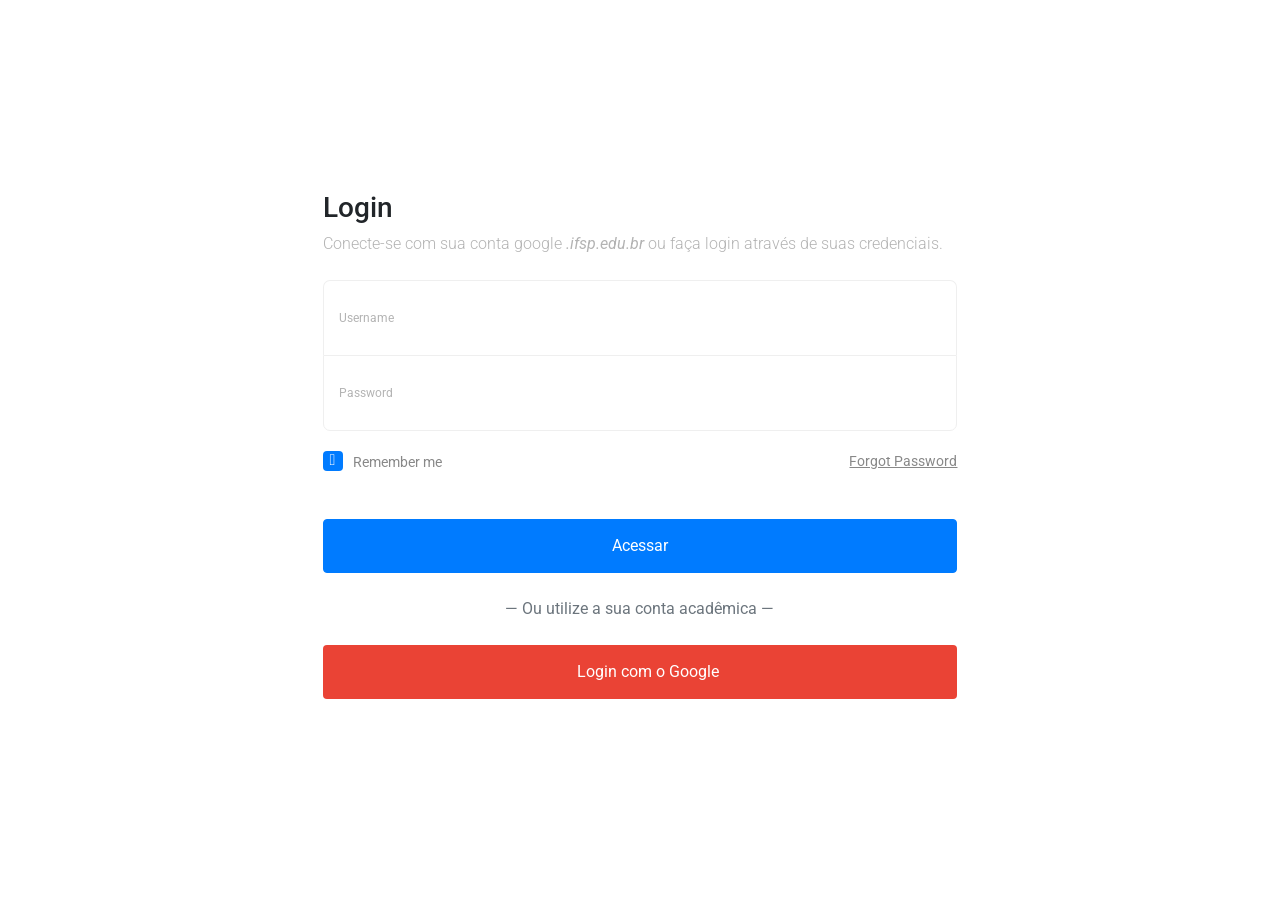
==== login-form-06/index.html @ 52f5798d "adicao design base" ====
<!doctype html>
<html lang="en">
  <head>
    <!-- Required meta tags -->
    <meta charset="utf-8">
    <meta name="viewport" content="width=device-width, initial-scale=1, shrink-to-fit=no">
    <link href="https://fonts.googleapis.com/css?family=Roboto:300,400&display=swap" rel="stylesheet">

    <link rel="stylesheet" href="fonts/icomoon/style.css">

    <link rel="stylesheet" href="css/owl.carousel.min.css">

    <!-- Bootstrap CSS -->
    <link rel="stylesheet" href="css/bootstrap.min.css">
    
    <!-- Style -->
    <link rel="stylesheet" href="css/style.css">

    <title>Login #6</title>
  </head>
  <body>
  

  <div class="d-lg-flex half">
    <div class="contents center">

      <div class="container">
        <div class="row align-items-center justify-content-center">
          <div class="col-md-7">
            <div class="mb-4">
              <h3>Login</h3>
              <p class="mb-4">Conecte-se com sua conta google <b><i>.ifsp.edu.br</i></b> ou faça login através de suas credenciais.</p>
            </div>
            <form action="#" method="post">
              <div class="form-group first">
                <label for="username">Username</label>
                <input type="text" class="form-control" id="username">

              </div>
              <div class="form-group last mb-3">
                <label for="password">Password</label>
                <input type="password" class="form-control" id="password">
                
              </div>
              
              <div class="d-flex mb-5 align-items-center">
                <label class="control control--checkbox mb-0"><span class="caption">Remember me</span>
                  <input type="checkbox" checked="checked"/>
                  <div class="control__indicator"></div>
                </label>
                <span class="ml-auto"><a href="#" class="forgot-pass">Forgot Password</a></span> 
              </div>

              <input type="submit" value="Acessar" class="btn btn-block btn-primary">

              <span class="d-block text-center my-4 text-muted">&mdash; Ou utilize a sua conta acadêmica &mdash;</span>
              
              <div class="social-login">
                <a href="#" class="google btn d-flex justify-content-center align-items-center">
                  <span class="icon-google mr-3"></span> Login com o Google
                </a>
              </div>
            </form>
          </div>
        </div>
      </div>
    </div>

    
  </div>
    
    

    <script src="js/jquery-3.3.1.min.js"></script>
    <script src="js/popper.min.js"></script>
    <script src="js/bootstrap.min.js"></script>
    <script src="js/main.js"></script>
  </body>
</html>
---- login-form-06/css/style.css ----
body {
  font-family: "Roboto", sans-serif;
  background-color: #fff; }

p {
  color: #b3b3b3;
  font-weight: 300; }

h1, h2, h3, h4, h5, h6,
.h1, .h2, .h3, .h4, .h5, .h6 {
  font-family: "Roboto", sans-serif; }

a {
  -webkit-transition: .3s all ease;
  -o-transition: .3s all ease;
  transition: .3s all ease; }
  a:hover {
    text-decoration: none !important; }

.content {
  padding: 7rem 0; }

h2 {
  font-size: 20px; }

.half, .half .container > .row {
  height: 100vh; }

@media (max-width: 991.98px) {
  .half .bg {
    height: 500px; } }

.half .contents, .half .bg {
  width: 100%; }
  @media (max-width: 1199.98px) {
    .half .contents, .half .bg {
      width: 100%; } }
  .half .contents .form-group, .half .bg .form-group {
    overflow: hidden;
    margin-bottom: 0;
    border: 1px solid #efefef;
    padding: 15px 15px;
    border-bottom: none;
    position: relative; }
    .half .contents .form-group label, .half .bg .form-group label {
      position: absolute;
      top: 50%;
      -webkit-transform: translateY(-50%);
      -ms-transform: translateY(-50%);
      transform: translateY(-50%);
      -webkit-transition: .3s all ease;
      -o-transition: .3s all ease;
      transition: .3s all ease; }
    .half .contents .form-group input:focus + label, .half .bg .form-group input:focus + label {
      margin-top: -20px; }
    .half .contents .form-group.first, .half .bg .form-group.first {
      border-top-left-radius: 7px;
      border-top-right-radius: 7px; }
    .half .contents .form-group.last, .half .bg .form-group.last {
      border-bottom: 1px solid #efefef;
      border-bottom-left-radius: 7px;
      border-bottom-right-radius: 7px; }
    .half .contents .form-group label, .half .bg .form-group label {
      font-size: 12px;
      display: block;
      margin-bottom: 0;
      color: #b3b3b3; }
    .half .contents .form-group.field--not-empty label, .half .bg .form-group.field--not-empty label {
      margin-top: -20px; }
  .half .contents .form-control, .half .bg .form-control {
    border: none;
    padding: 0;
    font-size: 20px;
    border-radius: 0; }
    .half .contents .form-control:active, .half .contents .form-control:focus, .half .bg .form-control:active, .half .bg .form-control:focus {
      outline: none;
      -webkit-box-shadow: none;
      box-shadow: none; }

.half .bg {
  background-size: cover;
  background-position: center; }

.half a {
  color: #888;
  text-decoration: underline; }

.half .btn {
  height: 54px;
  padding-left: 30px;
  padding-right: 30px; }

.half .forgot-pass {
  position: relative;
  top: 2px;
  font-size: 14px; }

.social-login a {
  display: block;
  text-decoration: none;
  display: block;
  position: relative;
  text-align: center;
  color: #fff;
  margin-bottom: 10px; }
  .social-login a:hover {
    color: #fff; }
  .social-login a.facebook {
    background: #3b5998; }
    .social-login a.facebook:hover {
      background: #344e86; }
  .social-login a.twitter {
    background: #1da1f2; }
    .social-login a.twitter:hover {
      background: #0d95e8; }
  .social-login a.google {
    background: #ea4335; }
    .social-login a.google:hover {
      background: #e82e1e; }

.control {
  display: block;
  position: relative;
  padding-left: 30px;
  margin-bottom: 15px;
  cursor: pointer;
  font-size: 14px; }
  .control .caption {
    position: relative;
    top: .2rem;
    color: #888; }

.control input {
  position: absolute;
  z-index: -1;
  opacity: 0; }

.control__indicator {
  position: absolute;
  top: 2px;
  left: 0;
  height: 20px;
  width: 20px;
  background: #e6e6e6;
  border-radius: 4px; }

.control--radio .control__indicator {
  border-radius: 50%; }

.control:hover input ~ .control__indicator,
.control input:focus ~ .control__indicator {
  background: #ccc; }

.control input:checked ~ .control__indicator {
  background: #007bff; }

.control:hover input:not([disabled]):checked ~ .control__indicator,
.control input:checked:focus ~ .control__indicator {
  background: #1a88ff; }

.control input:disabled ~ .control__indicator {
  background: #e6e6e6;
  opacity: 0.9;
  pointer-events: none; }

.control__indicator:after {
  font-family: 'icomoon';
  content: '\e5ca';
  position: absolute;
  display: none;
  font-size: 16px;
  -webkit-transition: .3s all ease;
  -o-transition: .3s all ease;
  transition: .3s all ease; }

.control input:checked ~ .control__indicator:after {
  display: block;
  color: #fff; }

.control--checkbox .control__indicator:after {
  top: 50%;
  left: 50%;
  margin-top: -1px;
  -webkit-transform: translate(-50%, -50%);
  -ms-transform: translate(-50%, -50%);
  transform: translate(-50%, -50%); }

.control--checkbox input:disabled ~ .control__indicator:after {
  border-color: #7b7b7b; }

.control--checkbox input:disabled:checked ~ .control__indicator {
  background-color: #7e0cf5;
  opacity: .2; }
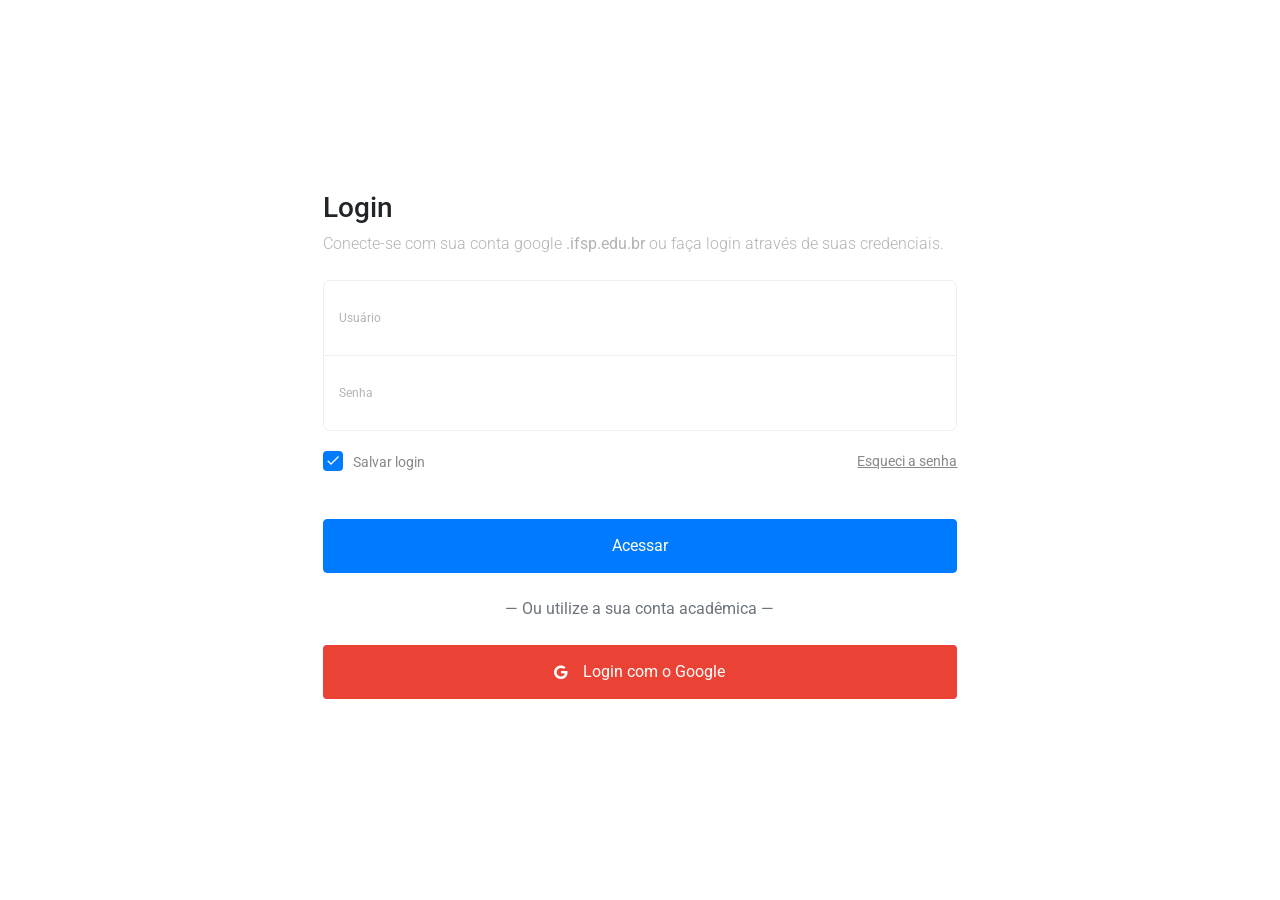
==== commit 27b3a149: "mais ajustes de diretório" ====
--- a/login-form-06/index.html
+++ b/login-form-06/index.html
@@ -1,54 +1,46 @@
 <!doctype html>
-<html lang="en">
+<html lang="pt-BR">
   <head>
-    <!-- Required meta tags -->
-    <meta charset="utf-8">
+    <meta charset="UTF-8">
     <meta name="viewport" content="width=device-width, initial-scale=1, shrink-to-fit=no">
+
     <link href="https://fonts.googleapis.com/css?family=Roboto:300,400&display=swap" rel="stylesheet">
-
     <link rel="stylesheet" href="fonts/icomoon/style.css">
-
     <link rel="stylesheet" href="css/owl.carousel.min.css">
-
-    <!-- Bootstrap CSS -->
     <link rel="stylesheet" href="css/bootstrap.min.css">
-    
-    <!-- Style -->
     <link rel="stylesheet" href="css/style.css">
 
-    <title>Login #6</title>
+    <title>Login</title>
   </head>
   <body>
   
-
   <div class="d-lg-flex half">
     <div class="contents center">
-
       <div class="container">
         <div class="row align-items-center justify-content-center">
           <div class="col-md-7">
             <div class="mb-4">
               <h3>Login</h3>
-              <p class="mb-4">Conecte-se com sua conta google <b><i>.ifsp.edu.br</i></b> ou faça login através de suas credenciais.</p>
+              <p class="mb-4">Conecte-se com sua conta google <b>.ifsp.edu.br</b>  ou faça login através de suas credenciais.</p>
             </div>
             <form action="#" method="post">
               <div class="form-group first">
-                <label for="username">Username</label>
+                <label for="username">Usuário</label>
                 <input type="text" class="form-control" id="username">
 
               </div>
               <div class="form-group last mb-3">
-                <label for="password">Password</label>
+                <label for="password">Senha</label>
                 <input type="password" class="form-control" id="password">
                 
               </div>
               
               <div class="d-flex mb-5 align-items-center">
-                <label class="control control--checkbox mb-0"><span class="caption">Remember me</span>
+                <label class="control control--checkbox mb-0"><span class="caption">Salvar login</span>
                   <input type="checkbox" checked="checked"/>
                   <div class="control__indicator"></div>
                 </label>
-                <span class="ml-auto"><a href="#" class="forgot-pass">Forgot Password</a></span> 
+                <span class="ml-auto"><a href="#" class="forgot-pass">Esqueci a senha</a></span> 
               </div>
 
               <input type="submit" value="Acessar" class="btn btn-block btn-primary">
@@ -64,13 +56,9 @@
           </div>
         </div>
       </div>
-    </div>
-
-    
+    </div> 
   </div>
     
-    
-
     <script src="js/jquery-3.3.1.min.js"></script>
     <script src="js/popper.min.js"></script>
     <script src="js/bootstrap.min.js"></script>
--- a/login-form-06/fonts/icomoon/style.css
+++ b/login-form-06/fonts/icomoon/style.css
@@ -0,0 +1,4919 @@
+@font-face {
+  font-family: 'icomoon';
+  src:  url('fonts/icomoon.eot?10si43');
+  src:  url('fonts/icomoon.eot?10si43#iefix') format('embedded-opentype'),
+    url('fonts/icomoon.ttf?10si43') format('truetype'),
+    url('fonts/icomoon.woff?10si43') format('woff'),
+    url('fonts/icomoon.svg?10si43#icomoon') format('svg');
+  font-weight: normal;
+  font-style: normal;
+}
+
+[class^="icon-"], [class*=" icon-"] {
+  /* use !important to prevent issues with browser extensions that change fonts */
+  font-family: 'icomoon' !important;
+  speak: none;
+  font-style: normal;
+  font-weight: normal;
+  font-variant: normal;
+  text-transform: none;
+  line-height: 1;
+
+  /* Better Font Rendering =========== */
+  -webkit-font-smoothing: antialiased;
+  -moz-osx-font-smoothing: grayscale;
+}
+
+.icon-asterisk:before {
+  content: "\f069";
+}
+.icon-plus:before {
+  content: "\f067";
+}
+.icon-question:before {
+  content: "\f128";
+}
+.icon-minus:before {
+  content: "\f068";
+}
+.icon-glass:before {
+  content: "\f000";
+}
+.icon-music:before {
+  content: "\f001";
+}
+.icon-search:before {
+  content: "\f002";
+}
+.icon-envelope-o:before {
+  content: "\f003";
+}
+.icon-heart:before {
+  content: "\f004";
+}
+.icon-star:before {
+  content: "\f005";
+}
+.icon-star-o:before {
+  content: "\f006";
+}
+.icon-user:before {
+  content: "\f007";
+}
+.icon-film:before {
+  content: "\f008";
+}
+.icon-th-large:before {
+  content: "\f009";
+}
+.icon-th:before {
+  content: "\f00a";
+}
+.icon-th-list:before {
+  content: "\f00b";
+}
+.icon-check:before {
+  content: "\f00c";
+}
+.icon-close:before {
+  content: "\f00d";
+}
+.icon-remove:before {
+  content: "\f00d";
+}
+.icon-times:before {
+  content: "\f00d";
+}
+.icon-search-plus:before {
+  content: "\f00e";
+}
+.icon-search-minus:before {
+  content: "\f010";
+}
+.icon-power-off:before {
+  content: "\f011";
+}
+.icon-signal:before {
+  content: "\f012";
+}
+.icon-cog:before {
+  content: "\f013";
+}
+.icon-gear:before {
+  content: "\f013";
+}
+.icon-trash-o:before {
+  content: "\f014";
+}
+.icon-home:before {
+  content: "\f015";
+}
+.icon-file-o:before {
+  content: "\f016";
+}
+.icon-clock-o:before {
+  content: "\f017";
+}
+.icon-road:before {
+  content: "\f018";
+}
+.icon-download:before {
+  content: "\f019";
+}
+.icon-arrow-circle-o-down:before {
+  content: "\f01a";
+}
+.icon-arrow-circle-o-up:before {
+  content: "\f01b";
+}
+.icon-inbox:before {
+  content: "\f01c";
+}
+.icon-play-circle-o:before {
+  content: "\f01d";
+}
+.icon-repeat:before {
+  content: "\f01e";
+}
+.icon-rotate-right:before {
+  content: "\f01e";
+}
+.icon-refresh:before {
+  content: "\f021";
+}
+.icon-list-alt:before {
+  content: "\f022";
+}
+.icon-lock:before {
+  content: "\f023";
+}
+.icon-flag:before {
+  content: "\f024";
+}
+.icon-headphones:before {
+  content: "\f025";
+}
+.icon-volume-off:before {
+  content: "\f026";
+}
+.icon-volume-down:before {
+  content: "\f027";
+}
+.icon-volume-up:before {
+  content: "\f028";
+}
+.icon-qrcode:before {
+  content: "\f029";
+}
+.icon-barcode:before {
+  content: "\f02a";
+}
+.icon-tag:before {
+  content: "\f02b";
+}
+.icon-tags:before {
+  content: "\f02c";
+}
+.icon-book:before {
+  content: "\f02d";
+}
+.icon-bookmark:before {
+  content: "\f02e";
+}
+.icon-print:before {
+  content: "\f02f";
+}
+.icon-camera:before {
+  content: "\f030";
+}
+.icon-font:before {
+  content: "\f031";
+}
+.icon-bold:before {
+  content: "\f032";
+}
+.icon-italic:before {
+  content: "\f033";
+}
+.icon-text-height:before {
+  content: "\f034";
+}
+.icon-text-width:before {
+  content: "\f035";
+}
+.icon-align-left:before {
+  content: "\f036";
+}
+.icon-align-center:before {
+  content: "\f037";
+}
+.icon-align-right:before {
+  content: "\f038";
+}
+.icon-align-justify:before {
+  content: "\f039";
+}
+.icon-list:before {
+  content: "\f03a";
+}
+.icon-dedent:before {
+  content: "\f03b";
+}
+.icon-outdent:before {
+  content: "\f03b";
+}
+.icon-indent:before {
+  content: "\f03c";
+}
+.icon-video-camera:before {
+  content: "\f03d";
+}
+.icon-image:before {
+  content: "\f03e";
+}
+.icon-photo:before {
+  content: "\f03e";
+}
+.icon-picture-o:before {
+  content: "\f03e";
+}
+.icon-pencil:before {
+  content: "\f040";
+}
+.icon-map-marker:before {
+  content: "\f041";
+}
+.icon-adjust:before {
+  content: "\f042";
+}
+.icon-tint:before {
+  content: "\f043";
+}
+.icon-edit:before {
+  content: "\f044";
+}
+.icon-pencil-square-o:before {
+  content: "\f044";
+}
+.icon-share-square-o:before {
+  content: "\f045";
+}
+.icon-check-square-o:before {
+  content: "\f046";
+}
+.icon-arrows:before {
+  content: "\f047";
+}
+.icon-step-backward:before {
+  content: "\f048";
+}
+.icon-fast-backward:before {
+  content: "\f049";
+}
+.icon-backward:before {
+  content: "\f04a";
+}
+.icon-play:before {
+  content: "\f04b";
+}
+.icon-pause:before {
+  content: "\f04c";
+}
+.icon-stop:before {
+  content: "\f04d";
+}
+.icon-forward:before {
+  content: "\f04e";
+}
+.icon-fast-forward:before {
+  content: "\f050";
+}
+.icon-step-forward:before {
+  content: "\f051";
+}
+.icon-eject:before {
+  content: "\f052";
+}
+.icon-chevron-left:before {
+  content: "\f053";
+}
+.icon-chevron-right:before {
+  content: "\f054";
+}
+.icon-plus-circle:before {
+  content: "\f055";
+}
+.icon-minus-circle:before {
+  content: "\f056";
+}
+.icon-times-circle:before {
+  content: "\f057";
+}
+.icon-check-circle:before {
+  content: "\f058";
+}
+.icon-question-circle:before {
+  content: "\f059";
+}
+.icon-info-circle:before {
+  content: "\f05a";
+}
+.icon-crosshairs:before {
+  content: "\f05b";
+}
+.icon-times-circle-o:before {
+  content: "\f05c";
+}
+.icon-check-circle-o:before {
+  content: "\f05d";
+}
+.icon-ban:before {
+  content: "\f05e";
+}
+.icon-arrow-left:before {
+  content: "\f060";
+}
+.icon-arrow-right:before {
+  content: "\f061";
+}
+.icon-arrow-up:before {
+  content: "\f062";
+}
+.icon-arrow-down:before {
+  content: "\f063";
+}
+.icon-mail-forward:before {
+  content: "\f064";
+}
+.icon-share:before {
+  content: "\f064";
+}
+.icon-expand:before {
+  content: "\f065";
+}
+.icon-compress:before {
+  content: "\f066";
+}
+.icon-exclamation-circle:before {
+  content: "\f06a";
+}
+.icon-gift:before {
+  content: "\f06b";
+}
+.icon-leaf:before {
+  content: "\f06c";
+}
+.icon-fire:before {
+  content: "\f06d";
+}
+.icon-eye:before {
+  content: "\f06e";
+}
+.icon-eye-slash:before {
+  content: "\f070";
+}
+.icon-exclamation-triangle:before {
+  content: "\f071";
+}
+.icon-warning:before {
+  content: "\f071";
+}
+.icon-plane:before {
+  content: "\f072";
+}
+.icon-calendar:before {
+  content: "\f073";
+}
+.icon-random:before {
+  content: "\f074";
+}
+.icon-comment:before {
+  content: "\f075";
+}
+.icon-magnet:before {
+  content: "\f076";
+}
+.icon-chevron-up:before {
+  content: "\f077";
+}
+.icon-chevron-down:before {
+  content: "\f078";
+}
+.icon-retweet:before {
+  content: "\f079";
+}
+.icon-shopping-cart:before {
+  content: "\f07a";
+}
+.icon-folder:before {
+  content: "\f07b";
+}
+.icon-folder-open:before {
+  content: "\f07c";
+}
+.icon-arrows-v:before {
+  content: "\f07d";
+}
+.icon-arrows-h:before {
+  content: "\f07e";
+}
+.icon-bar-chart:before {
+  content: "\f080";
+}
+.icon-bar-chart-o:before {
+  content: "\f080";
+}
+.icon-twitter-square:before {
+  content: "\f081";
+}
+.icon-facebook-square:before {
+  content: "\f082";
+}
+.icon-camera-retro:before {
+  content: "\f083";
+}
+.icon-key:before {
+  content: "\f084";
+}
+.icon-cogs:before {
+  content: "\f085";
+}
+.icon-gears:before {
+  content: "\f085";
+}
+.icon-comments:before {
+  content: "\f086";
+}
+.icon-thumbs-o-up:before {
+  content: "\f087";
+}
+.icon-thumbs-o-down:before {
+  content: "\f088";
+}
+.icon-star-half:before {
+  content: "\f089";
+}
+.icon-heart-o:before {
+  content: "\f08a";
+}
+.icon-sign-out:before {
+  content: "\f08b";
+}
+.icon-linkedin-square:before {
+  content: "\f08c";
+}
+.icon-thumb-tack:before {
+  content: "\f08d";
+}
+.icon-external-link:before {
+  content: "\f08e";
+}
+.icon-sign-in:before {
+  content: "\f090";
+}
+.icon-trophy:before {
+  content: "\f091";
+}
+.icon-github-square:before {
+  content: "\f092";
+}
+.icon-upload:before {
+  content: "\f093";
+}
+.icon-lemon-o:before {
+  content: "\f094";
+}
+.icon-phone:before {
+  content: "\f095";
+}
+.icon-square-o:before {
+  content: "\f096";
+}
+.icon-bookmark-o:before {
+  content: "\f097";
+}
+.icon-phone-square:before {
+  content: "\f098";
+}
+.icon-twitter:before {
+  content: "\f099";
+}
+.icon-facebook:before {
+  content: "\f09a";
+}
+.icon-facebook-f:before {
+  content: "\f09a";
+}
+.icon-github:before {
+  content: "\f09b";
+}
+.icon-unlock:before {
+  content: "\f09c";
+}
+.icon-credit-card:before {
+  content: "\f09d";
+}
+.icon-feed:before {
+  content: "\f09e";
+}
+.icon-rss:before {
+  content: "\f09e";
+}
+.icon-hdd-o:before {
+  content: "\f0a0";
+}
+.icon-bullhorn:before {
+  content: "\f0a1";
+}
+.icon-bell-o:before {
+  content: "\f0a2";
+}
+.icon-certificate:before {
+  content: "\f0a3";
+}
+.icon-hand-o-right:before {
+  content: "\f0a4";
+}
+.icon-hand-o-left:before {
+  content: "\f0a5";
+}
+.icon-hand-o-up:before {
+  content: "\f0a6";
+}
+.icon-hand-o-down:before {
+  content: "\f0a7";
+}
+.icon-arrow-circle-left:before {
+  content: "\f0a8";
+}
+.icon-arrow-circle-right:before {
+  content: "\f0a9";
+}
+.icon-arrow-circle-up:before {
+  content: "\f0aa";
+}
+.icon-arrow-circle-down:before {
+  content: "\f0ab";
+}
+.icon-globe:before {
+  content: "\f0ac";
+}
+.icon-wrench:before {
+  content: "\f0ad";
+}
+.icon-tasks:before {
+  content: "\f0ae";
+}
+.icon-filter:before {
+  content: "\f0b0";
+}
+.icon-briefcase:before {
+  content: "\f0b1";
+}
+.icon-arrows-alt:before {
+  content: "\f0b2";
+}
+.icon-group:before {
+  content: "\f0c0";
+}
+.icon-users:before {
+  content: "\f0c0";
+}
+.icon-chain:before {
+  content: "\f0c1";
+}
+.icon-link:before {
+  content: "\f0c1";
+}
+.icon-cloud:before {
+  content: "\f0c2";
+}
+.icon-flask:before {
+  content: "\f0c3";
+}
+.icon-cut:before {
+  content: "\f0c4";
+}
+.icon-scissors:before {
+  content: "\f0c4";
+}
+.icon-copy:before {
+  content: "\f0c5";
+}
+.icon-files-o:before {
+  content: "\f0c5";
+}
+.icon-paperclip:before {
+  content: "\f0c6";
+}
+.icon-floppy-o:before {
+  content: "\f0c7";
+}
+.icon-save:before {
+  content: "\f0c7";
+}
+.icon-square:before {
+  content: "\f0c8";
+}
+.icon-bars:before {
+  content: "\f0c9";
+}
+.icon-navicon:before {
+  content: "\f0c9";
+}
+.icon-reorder:before {
+  content: "\f0c9";
+}
+.icon-list-ul:before {
+  content: "\f0ca";
+}
+.icon-list-ol:before {
+  content: "\f0cb";
+}
+.icon-strikethrough:before {
+  content: "\f0cc";
+}
+.icon-underline:before {
+  content: "\f0cd";
+}
+.icon-table:before {
+  content: "\f0ce";
+}
+.icon-magic:before {
+  content: "\f0d0";
+}
+.icon-truck:before {
+  content: "\f0d1";
+}
+.icon-pinterest:before {
+  content: "\f0d2";
+}
+.icon-pinterest-square:before {
+  content: "\f0d3";
+}
+.icon-google-plus-square:before {
+  content: "\f0d4";
+}
+.icon-google-plus:before {
+  content: "\f0d5";
+}
+.icon-money:before {
+  content: "\f0d6";
+}
+.icon-caret-down:before {
+  content: "\f0d7";
+}
+.icon-caret-up:before {
+  content: "\f0d8";
+}
+.icon-caret-left:before {
+  content: "\f0d9";
+}
+.icon-caret-right:before {
+  content: "\f0da";
+}
+.icon-columns:before {
+  content: "\f0db";
+}
+.icon-sort:before {
+  content: "\f0dc";
+}
+.icon-unsorted:before {
+  content: "\f0dc";
+}
+.icon-sort-desc:before {
+  content: "\f0dd";
+}
+.icon-sort-down:before {
+  content: "\f0dd";
+}
+.icon-sort-asc:before {
+  content: "\f0de";
+}
+.icon-sort-up:before {
+  content: "\f0de";
+}
+.icon-envelope:before {
+  content: "\f0e0";
+}
+.icon-linkedin:before {
+  content: "\f0e1";
+}
+.icon-rotate-left:before {
+  content: "\f0e2";
+}
+.icon-undo:before {
+  content: "\f0e2";
+}
+.icon-gavel:before {
+  content: "\f0e3";
+}
+.icon-legal:before {
+  content: "\f0e3";
+}
+.icon-dashboard:before {
+  content: "\f0e4";
+}
+.icon-tachometer:before {
+  content: "\f0e4";
+}
+.icon-comment-o:before {
+  content: "\f0e5";
+}
+.icon-comments-o:before {
+  content: "\f0e6";
+}
+.icon-bolt:before {
+  content: "\f0e7";
+}
+.icon-flash:before {
+  content: "\f0e7";
+}
+.icon-sitemap:before {
+  content: "\f0e8";
+}
+.icon-umbrella:before {
+  content: "\f0e9";
+}
+.icon-clipboard:before {
+  content: "\f0ea";
+}
+.icon-paste:before {
+  content: "\f0ea";
+}
+.icon-lightbulb-o:before {
+  content: "\f0eb";
+}
+.icon-exchange:before {
+  content: "\f0ec";
+}
+.icon-cloud-download:before {
+  content: "\f0ed";
+}
+.icon-cloud-upload:before {
+  content: "\f0ee";
+}
+.icon-user-md:before {
+  content: "\f0f0";
+}
+.icon-stethoscope:before {
+  content: "\f0f1";
+}
+.icon-suitcase:before {
+  content: "\f0f2";
+}
+.icon-bell:before {
+  content: "\f0f3";
+}
+.icon-coffee:before {
+  content: "\f0f4";
+}
+.icon-cutlery:before {
+  content: "\f0f5";
+}
+.icon-file-text-o:before {
+  content: "\f0f6";
+}
+.icon-building-o:before {
+  content: "\f0f7";
+}
+.icon-hospital-o:before {
+  content: "\f0f8";
+}
+.icon-ambulance:before {
+  content: "\f0f9";
+}
+.icon-medkit:before {
+  content: "\f0fa";
+}
+.icon-fighter-jet:before {
+  content: "\f0fb";
+}
+.icon-beer:before {
+  content: "\f0fc";
+}
+.icon-h-square:before {
+  content: "\f0fd";
+}
+.icon-plus-square:before {
+  content: "\f0fe";
+}
+.icon-angle-double-left:before {
+  content: "\f100";
+}
+.icon-angle-double-right:before {
+  content: "\f101";
+}
+.icon-angle-double-up:before {
+  content: "\f102";
+}
+.icon-angle-double-down:before {
+  content: "\f103";
+}
+.icon-angle-left:before {
+  content: "\f104";
+}
+.icon-angle-right:before {
+  content: "\f105";
+}
+.icon-angle-up:before {
+  content: "\f106";
+}
+.icon-angle-down:before {
+  content: "\f107";
+}
+.icon-desktop:before {
+  content: "\f108";
+}
+.icon-laptop:before {
+  content: "\f109";
+}
+.icon-tablet:before {
+  content: "\f10a";
+}
+.icon-mobile:before {
+  content: "\f10b";
+}
+.icon-mobile-phone:before {
+  content: "\f10b";
+}
+.icon-circle-o:before {
+  content: "\f10c";
+}
+.icon-quote-left:before {
+  content: "\f10d";
+}
+.icon-quote-right:before {
+  content: "\f10e";
+}
+.icon-spinner:before {
+  content: "\f110";
+}
+.icon-circle:before {
+  content: "\f111";
+}
+.icon-mail-reply:before {
+  content: "\f112";
+}
+.icon-reply:before {
+  content: "\f112";
+}
+.icon-github-alt:before {
+  content: "\f113";
+}
+.icon-folder-o:before {
+  content: "\f114";
+}
+.icon-folder-open-o:before {
+  content: "\f115";
+}
+.icon-smile-o:before {
+  content: "\f118";
+}
+.icon-frown-o:before {
+  content: "\f119";
+}
+.icon-meh-o:before {
+  content: "\f11a";
+}
+.icon-gamepad:before {
+  content: "\f11b";
+}
+.icon-keyboard-o:before {
+  content: "\f11c";
+}
+.icon-flag-o:before {
+  content: "\f11d";
+}
+.icon-flag-checkered:before {
+  content: "\f11e";
+}
+.icon-terminal:before {
+  content: "\f120";
+}
+.icon-code:before {
+  content: "\f121";
+}
+.icon-mail-reply-all:before {
+  content: "\f122";
+}
+.icon-reply-all:before {
+  content: "\f122";
+}
+.icon-star-half-empty:before {
+  content: "\f123";
+}
+.icon-star-half-full:before {
+  content: "\f123";
+}
+.icon-star-half-o:before {
+  content: "\f123";
+}
+.icon-location-arrow:before {
+  content: "\f124";
+}
+.icon-crop:before {
+  content: "\f125";
+}
+.icon-code-fork:before {
+  content: "\f126";
+}
+.icon-chain-broken:before {
+  content: "\f127";
+}
+.icon-unlink:before {
+  content: "\f127";
+}
+.icon-info:before {
+  content: "\f129";
+}
+.icon-exclamation:before {
+  content: "\f12a";
+}
+.icon-superscript:before {
+  content: "\f12b";
+}
+.icon-subscript:before {
+  content: "\f12c";
+}
+.icon-eraser:before {
+  content: "\f12d";
+}
+.icon-puzzle-piece:before {
+  content: "\f12e";
+}
+.icon-microphone:before {
+  content: "\f130";
+}
+.icon-microphone-slash:before {
+  content: "\f131";
+}
+.icon-shield:before {
+  content: "\f132";
+}
+.icon-calendar-o:before {
+  content: "\f133";
+}
+.icon-fire-extinguisher:before {
+  content: "\f134";
+}
+.icon-rocket:before {
+  content: "\f135";
+}
+.icon-maxcdn:before {
+  content: "\f136";
+}
+.icon-chevron-circle-left:before {
+  content: "\f137";
+}
+.icon-chevron-circle-right:before {
+  content: "\f138";
+}
+.icon-chevron-circle-up:before {
+  content: "\f139";
+}
+.icon-chevron-circle-down:before {
+  content: "\f13a";
+}
+.icon-html5:before {
+  content: "\f13b";
+}
+.icon-css3:before {
+  content: "\f13c";
+}
+.icon-anchor:before {
+  content: "\f13d";
+}
+.icon-unlock-alt:before {
+  content: "\f13e";
+}
+.icon-bullseye:before {
+  content: "\f140";
+}
+.icon-ellipsis-h:before {
+  content: "\f141";
+}
+.icon-ellipsis-v:before {
+  content: "\f142";
+}
+.icon-rss-square:before {
+  content: "\f143";
+}
+.icon-play-circle:before {
+  content: "\f144";
+}
+.icon-ticket:before {
+  content: "\f145";
+}
+.icon-minus-square:before {
+  content: "\f146";
+}
+.icon-minus-square-o:before {
+  content: "\f147";
+}
+.icon-level-up:before {
+  content: "\f148";
+}
+.icon-level-down:before {
+  content: "\f149";
+}
+.icon-check-square:before {
+  content: "\f14a";
+}
+.icon-pencil-square:before {
+  content: "\f14b";
+}
+.icon-external-link-square:before {
+  content: "\f14c";
+}
+.icon-share-square:before {
+  content: "\f14d";
+}
+.icon-compass:before {
+  content: "\f14e";
+}
+.icon-caret-square-o-down:before {
+  content: "\f150";
+}
+.icon-toggle-down:before {
+  content: "\f150";
+}
+.icon-caret-square-o-up:before {
+  content: "\f151";
+}
+.icon-toggle-up:before {
+  content: "\f151";
+}
+.icon-caret-square-o-right:before {
+  content: "\f152";
+}
+.icon-toggle-right:before {
+  content: "\f152";
+}
+.icon-eur:before {
+  content: "\f153";
+}
+.icon-euro:before {
+  content: "\f153";
+}
+.icon-gbp:before {
+  content: "\f154";
+}
+.icon-dollar:before {
+  content: "\f155";
+}
+.icon-usd:before {
+  content: "\f155";
+}
+.icon-inr:before {
+  content: "\f156";
+}
+.icon-rupee:before {
+  content: "\f156";
+}
+.icon-cny:before {
+  content: "\f157";
+}
+.icon-jpy:before {
+  content: "\f157";
+}
+.icon-rmb:before {
+  content: "\f157";
+}
+.icon-yen:before {
+  content: "\f157";
+}
+.icon-rouble:before {
+  content: "\f158";
+}
+.icon-rub:before {
+  content: "\f158";
+}
+.icon-ruble:before {
+  content: "\f158";
+}
+.icon-krw:before {
+  content: "\f159";
+}
+.icon-won:before {
+  content: "\f159";
+}
+.icon-bitcoin:before {
+  content: "\f15a";
+}
+.icon-btc:before {
+  content: "\f15a";
+}
+.icon-file:before {
+  content: "\f15b";
+}
+.icon-file-text:before {
+  content: "\f15c";
+}
+.icon-sort-alpha-asc:before {
+  content: "\f15d";
+}
+.icon-sort-alpha-desc:before {
+  content: "\f15e";
+}
+.icon-sort-amount-asc:before {
+  content: "\f160";
+}
+.icon-sort-amount-desc:before {
+  content: "\f161";
+}
+.icon-sort-numeric-asc:before {
+  content: "\f162";
+}
+.icon-sort-numeric-desc:before {
+  content: "\f163";
+}
+.icon-thumbs-up:before {
+  content: "\f164";
+}
+.icon-thumbs-down:before {
+  content: "\f165";
+}
+.icon-youtube-square:before {
+  content: "\f166";
+}
+.icon-youtube:before {
+  content: "\f167";
+}
+.icon-xing:before {
+  content: "\f168";
+}
+.icon-xing-square:before {
+  content: "\f169";
+}
+.icon-youtube-play:before {
+  content: "\f16a";
+}
+.icon-dropbox:before {
+  content: "\f16b";
+}
+.icon-stack-overflow:before {
+  content: "\f16c";
+}
+.icon-instagram:before {
+  content: "\f16d";
+}
+.icon-flickr:before {
+  content: "\f16e";
+}
+.icon-adn:before {
+  content: "\f170";
+}
+.icon-bitbucket:before {
+  content: "\f171";
+}
+.icon-bitbucket-square:before {
+  content: "\f172";
+}
+.icon-tumblr:before {
+  content: "\f173";
+}
+.icon-tumblr-square:before {
+  content: "\f174";
+}
+.icon-long-arrow-down:before {
+  content: "\f175";
+}
+.icon-long-arrow-up:before {
+  content: "\f176";
+}
+.icon-long-arrow-left:before {
+  content: "\f177";
+}
+.icon-long-arrow-right:before {
+  content: "\f178";
+}
+.icon-apple:before {
+  content: "\f179";
+}
+.icon-windows:before {
+  content: "\f17a";
+}
+.icon-android:before {
+  content: "\f17b";
+}
+.icon-linux:before {
+  content: "\f17c";
+}
+.icon-dribbble:before {
+  content: "\f17d";
+}
+.icon-skype:before {
+  content: "\f17e";
+}
+.icon-foursquare:before {
+  content: "\f180";
+}
+.icon-trello:before {
+  content: "\f181";
+}
+.icon-female:before {
+  content: "\f182";
+}
+.icon-male:before {
+  content: "\f183";
+}
+.icon-gittip:before {
+  content: "\f184";
+}
+.icon-gratipay:before {
+  content: "\f184";
+}
+.icon-sun-o:before {
+  content: "\f185";
+}
+.icon-moon-o:before {
+  content: "\f186";
+}
+.icon-archive:before {
+  content: "\f187";
+}
+.icon-bug:before {
+  content: "\f188";
+}
+.icon-vk:before {
+  content: "\f189";
+}
+.icon-weibo:before {
+  content: "\f18a";
+}
+.icon-renren:before {
+  content: "\f18b";
+}
+.icon-pagelines:before {
+  content: "\f18c";
+}
+.icon-stack-exchange:before {
+  content: "\f18d";
+}
+.icon-arrow-circle-o-right:before {
+  content: "\f18e";
+}
+.icon-arrow-circle-o-left:before {
+  content: "\f190";
+}
+.icon-caret-square-o-left:before {
+  content: "\f191";
+}
+.icon-toggle-left:before {
+  content: "\f191";
+}
+.icon-dot-circle-o:before {
+  content: "\f192";
+}
+.icon-wheelchair:before {
+  content: "\f193";
+}
+.icon-vimeo-square:before {
+  content: "\f194";
+}
+.icon-try:before {
+  content: "\f195";
+}
+.icon-turkish-lira:before {
+  content: "\f195";
+}
+.icon-plus-square-o:before {
+  content: "\f196";
+}
+.icon-space-shuttle:before {
+  content: "\f197";
+}
+.icon-slack:before {
+  content: "\f198";
+}
+.icon-envelope-square:before {
+  content: "\f199";
+}
+.icon-wordpress:before {
+  content: "\f19a";
+}
+.icon-openid:before {
+  content: "\f19b";
+}
+.icon-bank:before {
+  content: "\f19c";
+}
+.icon-institution:before {
+  content: "\f19c";
+}
+.icon-university:before {
+  content: "\f19c";
+}
+.icon-graduation-cap:before {
+  content: "\f19d";
+}
+.icon-mortar-board:before {
+  content: "\f19d";
+}
+.icon-yahoo:before {
+  content: "\f19e";
+}
+.icon-google:before {
+  content: "\f1a0";
+}
+.icon-reddit:before {
+  content: "\f1a1";
+}
+.icon-reddit-square:before {
+  content: "\f1a2";
+}
+.icon-stumbleupon-circle:before {
+  content: "\f1a3";
+}
+.icon-stumbleupon:before {
+  content: "\f1a4";
+}
+.icon-delicious:before {
+  content: "\f1a5";
+}
+.icon-digg:before {
+  content: "\f1a6";
+}
+.icon-pied-piper-pp:before {
+  content: "\f1a7";
+}
+.icon-pied-piper-alt:before {
+  content: "\f1a8";
+}
+.icon-drupal:before {
+  content: "\f1a9";
+}
+.icon-joomla:before {
+  content: "\f1aa";
+}
+.icon-language:before {
+  content: "\f1ab";
+}
+.icon-fax:before {
+  content: "\f1ac";
+}
+.icon-building:before {
+  content: "\f1ad";
+}
+.icon-child:before {
+  content: "\f1ae";
+}
+.icon-paw:before {
+  content: "\f1b0";
+}
+.icon-spoon:before {
+  content: "\f1b1";
+}
+.icon-cube:before {
+  content: "\f1b2";
+}
+.icon-cubes:before {
+  content: "\f1b3";
+}
+.icon-behance:before {
+  content: "\f1b4";
+}
+.icon-behance-square:before {
+  content: "\f1b5";
+}
+.icon-steam:before {
+  content: "\f1b6";
+}
+.icon-steam-square:before {
+  content: "\f1b7";
+}
+.icon-recycle:before {
+  content: "\f1b8";
+}
+.icon-automobile:before {
+  content: "\f1b9";
+}
+.icon-car:before {
+  content: "\f1b9";
+}
+.icon-cab:before {
+  content: "\f1ba";
+}
+.icon-taxi:before {
+  content: "\f1ba";
+}
+.icon-tree:before {
+  content: "\f1bb";
+}
+.icon-spotify:before {
+  content: "\f1bc";
+}
+.icon-deviantart:before {
+  content: "\f1bd";
+}
+.icon-soundcloud:before {
+  content: "\f1be";
+}
+.icon-database:before {
+  content: "\f1c0";
+}
+.icon-file-pdf-o:before {
+  content: "\f1c1";
+}
+.icon-file-word-o:before {
+  content: "\f1c2";
+}
+.icon-file-excel-o:before {
+  content: "\f1c3";
+}
+.icon-file-powerpoint-o:before {
+  content: "\f1c4";
+}
+.icon-file-image-o:before {
+  content: "\f1c5";
+}
+.icon-file-photo-o:before {
+  content: "\f1c5";
+}
+.icon-file-picture-o:before {
+  content: "\f1c5";
+}
+.icon-file-archive-o:before {
+  content: "\f1c6";
+}
+.icon-file-zip-o:before {
+  content: "\f1c6";
+}
+.icon-file-audio-o:before {
+  content: "\f1c7";
+}
+.icon-file-sound-o:before {
+  content: "\f1c7";
+}
+.icon-file-movie-o:before {
+  content: "\f1c8";
+}
+.icon-file-video-o:before {
+  content: "\f1c8";
+}
+.icon-file-code-o:before {
+  content: "\f1c9";
+}
+.icon-vine:before {
+  content: "\f1ca";
+}
+.icon-codepen:before {
+  content: "\f1cb";
+}
+.icon-jsfiddle:before {
+  content: "\f1cc";
+}
+.icon-life-bouy:before {
+  content: "\f1cd";
+}
+.icon-life-buoy:before {
+  content: "\f1cd";
+}
+.icon-life-ring:before {
+  content: "\f1cd";
+}
+.icon-life-saver:before {
+  content: "\f1cd";
+}
+.icon-support:before {
+  content: "\f1cd";
+}
+.icon-circle-o-notch:before {
+  content: "\f1ce";
+}
+.icon-ra:before {
+  content: "\f1d0";
+}
+.icon-rebel:before {
+  content: "\f1d0";
+}
+.icon-resistance:before {
+  content: "\f1d0";
+}
+.icon-empire:before {
+  content: "\f1d1";
+}
+.icon-ge:before {
+  content: "\f1d1";
+}
+.icon-git-square:before {
+  content: "\f1d2";
+}
+.icon-git:before {
+  content: "\f1d3";
+}
+.icon-hacker-news:before {
+  content: "\f1d4";
+}
+.icon-y-combinator-square:before {
+  content: "\f1d4";
+}
+.icon-yc-square:before {
+  content: "\f1d4";
+}
+.icon-tencent-weibo:before {
+  content: "\f1d5";
+}
+.icon-qq:before {
+  content: "\f1d6";
+}
+.icon-wechat:before {
+  content: "\f1d7";
+}
+.icon-weixin:before {
+  content: "\f1d7";
+}
+.icon-paper-plane:before {
+  content: "\f1d8";
+}
+.icon-send:before {
+  content: "\f1d8";
+}
+.icon-paper-plane-o:before {
+  content: "\f1d9";
+}
+.icon-send-o:before {
+  content: "\f1d9";
+}
+.icon-history:before {
+  content: "\f1da";
+}
+.icon-circle-thin:before {
+  content: "\f1db";
+}
+.icon-header:before {
+  content: "\f1dc";
+}
+.icon-paragraph:before {
+  content: "\f1dd";
+}
+.icon-sliders:before {
+  content: "\f1de";
+}
+.icon-share-alt:before {
+  content: "\f1e0";
+}
+.icon-share-alt-square:before {
+  content: "\f1e1";
+}
+.icon-bomb:before {
+  content: "\f1e2";
+}
+.icon-futbol-o:before {
+  content: "\f1e3";
+}
+.icon-soccer-ball-o:before {
+  content: "\f1e3";
+}
+.icon-tty:before {
+  content: "\f1e4";
+}
+.icon-binoculars:before {
+  content: "\f1e5";
+}
+.icon-plug:before {
+  content: "\f1e6";
+}
+.icon-slideshare:before {
+  content: "\f1e7";
+}
+.icon-twitch:before {
+  content: "\f1e8";
+}
+.icon-yelp:before {
+  content: "\f1e9";
+}
+.icon-newspaper-o:before {
+  content: "\f1ea";
+}
+.icon-wifi:before {
+  content: "\f1eb";
+}
+.icon-calculator:before {
+  content: "\f1ec";
+}
+.icon-paypal:before {
+  content: "\f1ed";
+}
+.icon-google-wallet:before {
+  content: "\f1ee";
+}
+.icon-cc-visa:before {
+  content: "\f1f0";
+}
+.icon-cc-mastercard:before {
+  content: "\f1f1";
+}
+.icon-cc-discover:before {
+  content: "\f1f2";
+}
+.icon-cc-amex:before {
+  content: "\f1f3";
+}
+.icon-cc-paypal:before {
+  content: "\f1f4";
+}
+.icon-cc-stripe:before {
+  content: "\f1f5";
+}
+.icon-bell-slash:before {
+  content: "\f1f6";
+}
+.icon-bell-slash-o:before {
+  content: "\f1f7";
+}
+.icon-trash:before {
+  content: "\f1f8";
+}
+.icon-copyright:before {
+  content: "\f1f9";
+}
+.icon-at:before {
+  content: "\f1fa";
+}
+.icon-eyedropper:before {
+  content: "\f1fb";
+}
+.icon-paint-brush:before {
+  content: "\f1fc";
+}
+.icon-birthday-cake:before {
+  content: "\f1fd";
+}
+.icon-area-chart:before {
+  content: "\f1fe";
+}
+.icon-pie-chart:before {
+  content: "\f200";
+}
+.icon-line-chart:before {
+  content: "\f201";
+}
+.icon-lastfm:before {
+  content: "\f202";
+}
+.icon-lastfm-square:before {
+  content: "\f203";
+}
+.icon-toggle-off:before {
+  content: "\f204";
+}
+.icon-toggle-on:before {
+  content: "\f205";
+}
+.icon-bicycle:before {
+  content: "\f206";
+}
+.icon-bus:before {
+  content: "\f207";
+}
+.icon-ioxhost:before {
+  content: "\f208";
+}
+.icon-angellist:before {
+  content: "\f209";
+}
+.icon-cc:before {
+  content: "\f20a";
+}
+.icon-ils:before {
+  content: "\f20b";
+}
+.icon-shekel:before {
+  content: "\f20b";
+}
+.icon-sheqel:before {
+  content: "\f20b";
+}
+.icon-meanpath:before {
+  content: "\f20c";
+}
+.icon-buysellads:before {
+  content: "\f20d";
+}
+.icon-connectdevelop:before {
+  content: "\f20e";
+}
+.icon-dashcube:before {
+  content: "\f210";
+}
+.icon-forumbee:before {
+  content: "\f211";
+}
+.icon-leanpub:before {
+  content: "\f212";
+}
+.icon-sellsy:before {
+  content: "\f213";
+}
+.icon-shirtsinbulk:before {
+  content: "\f214";
+}
+.icon-simplybuilt:before {
+  content: "\f215";
+}
+.icon-skyatlas:before {
+  content: "\f216";
+}
+.icon-cart-plus:before {
+  content: "\f217";
+}
+.icon-cart-arrow-down:before {
+  content: "\f218";
+}
+.icon-diamond:before {
+  content: "\f219";
+}
+.icon-ship:before {
+  content: "\f21a";
+}
+.icon-user-secret:before {
+  content: "\f21b";
+}
+.icon-motorcycle:before {
+  content: "\f21c";
+}
+.icon-street-view:before {
+  content: "\f21d";
+}
+.icon-heartbeat:before {
+  content: "\f21e";
+}
+.icon-venus:before {
+  content: "\f221";
+}
+.icon-mars:before {
+  content: "\f222";
+}
+.icon-mercury:before {
+  content: "\f223";
+}
+.icon-intersex:before {
+  content: "\f224";
+}
+.icon-transgender:before {
+  content: "\f224";
+}
+.icon-transgender-alt:before {
+  content: "\f225";
+}
+.icon-venus-double:before {
+  content: "\f226";
+}
+.icon-mars-double:before {
+  content: "\f227";
+}
+.icon-venus-mars:before {
+  content: "\f228";
+}
+.icon-mars-stroke:before {
+  content: "\f229";
+}
+.icon-mars-stroke-v:before {
+  content: "\f22a";
+}
+.icon-mars-stroke-h:before {
+  content: "\f22b";
+}
+.icon-neuter:before {
+  content: "\f22c";
+}
+.icon-genderless:before {
+  content: "\f22d";
+}
+.icon-facebook-official:before {
+  content: "\f230";
+}
+.icon-pinterest-p:before {
+  content: "\f231";
+}
+.icon-whatsapp:before {
+  content: "\f232";
+}
+.icon-server:before {
+  content: "\f233";
+}
+.icon-user-plus:before {
+  content: "\f234";
+}
+.icon-user-times:before {
+  content: "\f235";
+}
+.icon-bed:before {
+  content: "\f236";
+}
+.icon-hotel:before {
+  content: "\f236";
+}
+.icon-viacoin:before {
+  content: "\f237";
+}
+.icon-train:before {
+  content: "\f238";
+}
+.icon-subway:before {
+  content: "\f239";
+}
+.icon-medium:before {
+  content: "\f23a";
+}
+.icon-y-combinator:before {
+  content: "\f23b";
+}
+.icon-yc:before {
+  content: "\f23b";
+}
+.icon-optin-monster:before {
+  content: "\f23c";
+}
+.icon-opencart:before {
+  content: "\f23d";
+}
+.icon-expeditedssl:before {
+  content: "\f23e";
+}
+.icon-battery:before {
+  content: "\f240";
+}
+.icon-battery-4:before {
+  content: "\f240";
+}
+.icon-battery-full:before {
+  content: "\f240";
+}
+.icon-battery-3:before {
+  content: "\f241";
+}
+.icon-battery-three-quarters:before {
+  content: "\f241";
+}
+.icon-battery-2:before {
+  content: "\f242";
+}
+.icon-battery-half:before {
+  content: "\f242";
+}
+.icon-battery-1:before {
+  content: "\f243";
+}
+.icon-battery-quarter:before {
+  content: "\f243";
+}
+.icon-battery-0:before {
+  content: "\f244";
+}
+.icon-battery-empty:before {
+  content: "\f244";
+}
+.icon-mouse-pointer:before {
+  content: "\f245";
+}
+.icon-i-cursor:before {
+  content: "\f246";
+}
+.icon-object-group:before {
+  content: "\f247";
+}
+.icon-object-ungroup:before {
+  content: "\f248";
+}
+.icon-sticky-note:before {
+  content: "\f249";
+}
+.icon-sticky-note-o:before {
+  content: "\f24a";
+}
+.icon-cc-jcb:before {
+  content: "\f24b";
+}
+.icon-cc-diners-club:before {
+  content: "\f24c";
+}
+.icon-clone:before {
+  content: "\f24d";
+}
+.icon-balance-scale:before {
+  content: "\f24e";
+}
+.icon-hourglass-o:before {
+  content: "\f250";
+}
+.icon-hourglass-1:before {
+  content: "\f251";
+}
+.icon-hourglass-start:before {
+  content: "\f251";
+}
+.icon-hourglass-2:before {
+  content: "\f252";
+}
+.icon-hourglass-half:before {
+  content: "\f252";
+}
+.icon-hourglass-3:before {
+  content: "\f253";
+}
+.icon-hourglass-end:before {
+  content: "\f253";
+}
+.icon-hourglass:before {
+  content: "\f254";
+}
+.icon-hand-grab-o:before {
+  content: "\f255";
+}
+.icon-hand-rock-o:before {
+  content: "\f255";
+}
+.icon-hand-paper-o:before {
+  content: "\f256";
+}
+.icon-hand-stop-o:before {
+  content: "\f256";
+}
+.icon-hand-scissors-o:before {
+  content: "\f257";
+}
+.icon-hand-lizard-o:before {
+  content: "\f258";
+}
+.icon-hand-spock-o:before {
+  content: "\f259";
+}
+.icon-hand-pointer-o:before {
+  content: "\f25a";
+}
+.icon-hand-peace-o:before {
+  content: "\f25b";
+}
+.icon-trademark:before {
+  content: "\f25c";
+}
+.icon-registered:before {
+  content: "\f25d";
+}
+.icon-creative-commons:before {
+  content: "\f25e";
+}
+.icon-gg:before {
+  content: "\f260";
+}
+.icon-gg-circle:before {
+  content: "\f261";
+}
+.icon-tripadvisor:before {
+  content: "\f262";
+}
+.icon-odnoklassniki:before {
+  content: "\f263";
+}
+.icon-odnoklassniki-square:before {
+  content: "\f264";
+}
+.icon-get-pocket:before {
+  content: "\f265";
+}
+.icon-wikipedia-w:before {
+  content: "\f266";
+}
+.icon-safari:before {
+  content: "\f267";
+}
+.icon-chrome:before {
+  content: "\f268";
+}
+.icon-firefox:before {
+  content: "\f269";
+}
+.icon-opera:before {
+  content: "\f26a";
+}
+.icon-internet-explorer:before {
+  content: "\f26b";
+}
+.icon-television:before {
+  content: "\f26c";
+}
+.icon-tv:before {
+  content: "\f26c";
+}
+.icon-contao:before {
+  content: "\f26d";
+}
+.icon-500px:before {
+  content: "\f26e";
+}
+.icon-amazon:before {
+  content: "\f270";
+}
+.icon-calendar-plus-o:before {
+  content: "\f271";
+}
+.icon-calendar-minus-o:before {
+  content: "\f272";
+}
+.icon-calendar-times-o:before {
+  content: "\f273";
+}
+.icon-calendar-check-o:before {
+  content: "\f274";
+}
+.icon-industry:before {
+  content: "\f275";
+}
+.icon-map-pin:before {
+  content: "\f276";
+}
+.icon-map-signs:before {
+  content: "\f277";
+}
+.icon-map-o:before {
+  content: "\f278";
+}
+.icon-map:before {
+  content: "\f279";
+}
+.icon-commenting:before {
+  content: "\f27a";
+}
+.icon-commenting-o:before {
+  content: "\f27b";
+}
+.icon-houzz:before {
+  content: "\f27c";
+}
+.icon-vimeo:before {
+  content: "\f27d";
+}
+.icon-black-tie:before {
+  content: "\f27e";
+}
+.icon-fonticons:before {
+  content: "\f280";
+}
+.icon-reddit-alien:before {
+  content: "\f281";
+}
+.icon-edge:before {
+  content: "\f282";
+}
+.icon-credit-card-alt:before {
+  content: "\f283";
+}
+.icon-codiepie:before {
+  content: "\f284";
+}
+.icon-modx:before {
+  content: "\f285";
+}
+.icon-fort-awesome:before {
+  content: "\f286";
+}
+.icon-usb:before {
+  content: "\f287";
+}
+.icon-product-hunt:before {
+  content: "\f288";
+}
+.icon-mixcloud:before {
+  content: "\f289";
+}
+.icon-scribd:before {
+  content: "\f28a";
+}
+.icon-pause-circle:before {
+  content: "\f28b";
+}
+.icon-pause-circle-o:before {
+  content: "\f28c";
+}
+.icon-stop-circle:before {
+  content: "\f28d";
+}
+.icon-stop-circle-o:before {
+  content: "\f28e";
+}
+.icon-shopping-bag:before {
+  content: "\f290";
+}
+.icon-shopping-basket:before {
+  content: "\f291";
+}
+.icon-hashtag:before {
+  content: "\f292";
+}
+.icon-bluetooth:before {
+  content: "\f293";
+}
+.icon-bluetooth-b:before {
+  content: "\f294";
+}
+.icon-percent:before {
+  content: "\f295";
+}
+.icon-gitlab:before {
+  content: "\f296";
+}
+.icon-wpbeginner:before {
+  content: "\f297";
+}
+.icon-wpforms:before {
+  content: "\f298";
+}
+.icon-envira:before {
+  content: "\f299";
+}
+.icon-universal-access:before {
+  content: "\f29a";
+}
+.icon-wheelchair-alt:before {
+  content: "\f29b";
+}
+.icon-question-circle-o:before {
+  content: "\f29c";
+}
+.icon-blind:before {
+  content: "\f29d";
+}
+.icon-audio-description:before {
+  content: "\f29e";
+}
+.icon-volume-control-phone:before {
+  content: "\f2a0";
+}
+.icon-braille:before {
+  content: "\f2a1";
+}
+.icon-assistive-listening-systems:before {
+  content: "\f2a2";
+}
+.icon-american-sign-language-interpreting:before {
+  content: "\f2a3";
+}
+.icon-asl-interpreting:before {
+  content: "\f2a3";
+}
+.icon-deaf:before {
+  content: "\f2a4";
+}
+.icon-deafness:before {
+  content: "\f2a4";
+}
+.icon-hard-of-hearing:before {
+  content: "\f2a4";
+}
+.icon-glide:before {
+  content: "\f2a5";
+}
+.icon-glide-g:before {
+  content: "\f2a6";
+}
+.icon-sign-language:before {
+  content: "\f2a7";
+}
+.icon-signing:before {
+  content: "\f2a7";
+}
+.icon-low-vision:before {
+  content: "\f2a8";
+}
+.icon-viadeo:before {
+  content: "\f2a9";
+}
+.icon-viadeo-square:before {
+  content: "\f2aa";
+}
+.icon-snapchat:before {
+  content: "\f2ab";
+}
+.icon-snapchat-ghost:before {
+  content: "\f2ac";
+}
+.icon-snapchat-square:before {
+  content: "\f2ad";
+}
+.icon-pied-piper:before {
+  content: "\f2ae";
+}
+.icon-first-order:before {
+  content: "\f2b0";
+}
+.icon-yoast:before {
+  content: "\f2b1";
+}
+.icon-themeisle:before {
+  content: "\f2b2";
+}
+.icon-google-plus-circle:before {
+  content: "\f2b3";
+}
+.icon-google-plus-official:before {
+  content: "\f2b3";
+}
+.icon-fa:before {
+  content: "\f2b4";
+}
+.icon-font-awesome:before {
+  content: "\f2b4";
+}
+.icon-handshake-o:before {
+  content: "\f2b5";
+}
+.icon-envelope-open:before {
+  content: "\f2b6";
+}
+.icon-envelope-open-o:before {
+  content: "\f2b7";
+}
+.icon-linode:before {
+  content: "\f2b8";
+}
+.icon-address-book:before {
+  content: "\f2b9";
+}
+.icon-address-book-o:before {
+  content: "\f2ba";
+}
+.icon-address-card:before {
+  content: "\f2bb";
+}
+.icon-vcard:before {
+  content: "\f2bb";
+}
+.icon-address-card-o:before {
+  content: "\f2bc";
+}
+.icon-vcard-o:before {
+  content: "\f2bc";
+}
+.icon-user-circle:before {
+  content: "\f2bd";
+}
+.icon-user-circle-o:before {
+  content: "\f2be";
+}
+.icon-user-o:before {
+  content: "\f2c0";
+}
+.icon-id-badge:before {
+  content: "\f2c1";
+}
+.icon-drivers-license:before {
+  content: "\f2c2";
+}
+.icon-id-card:before {
+  content: "\f2c2";
+}
+.icon-drivers-license-o:before {
+  content: "\f2c3";
+}
+.icon-id-card-o:before {
+  content: "\f2c3";
+}
+.icon-quora:before {
+  content: "\f2c4";
+}
+.icon-free-code-camp:before {
+  content: "\f2c5";
+}
+.icon-telegram:before {
+  content: "\f2c6";
+}
+.icon-thermometer:before {
+  content: "\f2c7";
+}
+.icon-thermometer-4:before {
+  content: "\f2c7";
+}
+.icon-thermometer-full:before {
+  content: "\f2c7";
+}
+.icon-thermometer-3:before {
+  content: "\f2c8";
+}
+.icon-thermometer-three-quarters:before {
+  content: "\f2c8";
+}
+.icon-thermometer-2:before {
+  content: "\f2c9";
+}
+.icon-thermometer-half:before {
+  content: "\f2c9";
+}
+.icon-thermometer-1:before {
+  content: "\f2ca";
+}
+.icon-thermometer-quarter:before {
+  content: "\f2ca";
+}
+.icon-thermometer-0:before {
+  content: "\f2cb";
+}
+.icon-thermometer-empty:before {
+  content: "\f2cb";
+}
+.icon-shower:before {
+  content: "\f2cc";
+}
+.icon-bath:before {
+  content: "\f2cd";
+}
+.icon-bathtub:before {
+  content: "\f2cd";
+}
+.icon-s15:before {
+  content: "\f2cd";
+}
+.icon-podcast:before {
+  content: "\f2ce";
+}
+.icon-window-maximize:before {
+  content: "\f2d0";
+}
+.icon-window-minimize:before {
+  content: "\f2d1";
+}
+.icon-window-restore:before {
+  content: "\f2d2";
+}
+.icon-times-rectangle:before {
+  content: "\f2d3";
+}
+.icon-window-close:before {
+  content: "\f2d3";
+}
+.icon-times-rectangle-o:before {
+  content: "\f2d4";
+}
+.icon-window-close-o:before {
+  content: "\f2d4";
+}
+.icon-bandcamp:before {
+  content: "\f2d5";
+}
+.icon-grav:before {
+  content: "\f2d6";
+}
+.icon-etsy:before {
+  content: "\f2d7";
+}
+.icon-imdb:before {
+  content: "\f2d8";
+}
+.icon-ravelry:before {
+  content: "\f2d9";
+}
+.icon-eercast:before {
+  content: "\f2da";
+}
+.icon-microchip:before {
+  content: "\f2db";
+}
+.icon-snowflake-o:before {
+  content: "\f2dc";
+}
+.icon-superpowers:before {
+  content: "\f2dd";
+}
+.icon-wpexplorer:before {
+  content: "\f2de";
+}
+.icon-meetup:before {
+  content: "\f2e0";
+}
+.icon-3d_rotation:before {
+  content: "\e84d";
+}
+.icon-ac_unit:before {
+  content: "\eb3b";
+}
+.icon-alarm:before {
+  content: "\e855";
+}
+.icon-access_alarms:before {
+  content: "\e191";
+}
+.icon-schedule:before {
+  content: "\e8b5";
+}
+.icon-accessibility:before {
+  content: "\e84e";
+}
+.icon-accessible:before {
+  content: "\e914";
+}
+.icon-account_balance:before {
+  content: "\e84f";
+}
+.icon-account_balance_wallet:before {
+  content: "\e850";
+}
+.icon-account_box:before {
+  content: "\e851";
+}
+.icon-account_circle:before {
+  content: "\e853";
+}
+.icon-adb:before {
+  content: "\e60e";
+}
+.icon-add:before {
+  content: "\e145";
+}
+.icon-add_a_photo:before {
+  content: "\e439";
+}
+.icon-alarm_add:before {
+  content: "\e856";
+}
+.icon-add_alert:before {
+  content: "\e003";
+}
+.icon-add_box:before {
+  content: "\e146";
+}
+.icon-add_circle:before {
+  content: "\e147";
+}
+.icon-control_point:before {
+  content: "\e3ba";
+}
+.icon-add_location:before {
+  content: "\e567";
+}
+.icon-add_shopping_cart:before {
+  content: "\e854";
+}
+.icon-queue:before {
+  content: "\e03c";
+}
+.icon-add_to_queue:before {
+  content: "\e05c";
+}
+.icon-adjust2:before {
+  content: "\e39e";
+}
+.icon-airline_seat_flat:before {
+  content: "\e630";
+}
+.icon-airline_seat_flat_angled:before {
+  content: "\e631";
+}
+.icon-airline_seat_individual_suite:before {
+  content: "\e632";
+}
+.icon-airline_seat_legroom_extra:before {
+  content: "\e633";
+}
+.icon-airline_seat_legroom_normal:before {
+  content: "\e634";
+}
+.icon-airline_seat_legroom_reduced:before {
+  content: "\e635";
+}
+.icon-airline_seat_recline_extra:before {
+  content: "\e636";
+}
+.icon-airline_seat_recline_normal:before {
+  content: "\e637";
+}
+.icon-flight:before {
+  content: "\e539";
+}
+.icon-airplanemode_inactive:before {
+  content: "\e194";
+}
+.icon-airplay:before {
+  content: "\e055";
+}
+.icon-airport_shuttle:before {
+  content: "\eb3c";
+}
+.icon-alarm_off:before {
+  content: "\e857";
+}
+.icon-alarm_on:before {
+  content: "\e858";
+}
+.icon-album:before {
+  content: "\e019";
+}
+.icon-all_inclusive:before {
+  content: "\eb3d";
+}
+.icon-all_out:before {
+  content: "\e90b";
+}
+.icon-android2:before {
+  content: "\e859";
+}
+.icon-announcement:before {
+  content: "\e85a";
+}
+.icon-apps:before {
+  content: "\e5c3";
+}
+.icon-archive2:before {
+  content: "\e149";
+}
+.icon-arrow_back:before {
+  content: "\e5c4";
+}
+.icon-arrow_downward:before {
+  content: "\e5db";
+}
+.icon-arrow_drop_down:before {
+  content: "\e5c5";
+}
+.icon-arrow_drop_down_circle:before {
+  content: "\e5c6";
+}
+.icon-arrow_drop_up:before {
+  content: "\e5c7";
+}
+.icon-arrow_forward:before {
+  content: "\e5c8";
+}
+.icon-arrow_upward:before {
+  content: "\e5d8";
+}
+.icon-art_track:before {
+  content: "\e060";
+}
+.icon-aspect_ratio:before {
+  content: "\e85b";
+}
+.icon-poll:before {
+  content: "\e801";
+}
+.icon-assignment:before {
+  content: "\e85d";
+}
+.icon-assignment_ind:before {
+  content: "\e85e";
+}
+.icon-assignment_late:before {
+  content: "\e85f";
+}
+.icon-assignment_return:before {
+  content: "\e860";
+}
+.icon-assignment_returned:before {
+  content: "\e861";
+}
+.icon-assignment_turned_in:before {
+  content: "\e862";
+}
+.icon-assistant:before {
+  content: "\e39f";
+}
+.icon-flag2:before {
+  content: "\e153";
+}
+.icon-attach_file:before {
+  content: "\e226";
+}
+.icon-attach_money:before {
+  content: "\e227";
+}
+.icon-attachment:before {
+  content: "\e2bc";
+}
+.icon-audiotrack:before {
+  content: "\e3a1";
+}
+.icon-autorenew:before {
+  content: "\e863";
+}
+.icon-av_timer:before {
+  content: "\e01b";
+}
+.icon-backspace:before {
+  content: "\e14a";
+}
+.icon-cloud_upload:before {
+  content: "\e2c3";
+}
+.icon-battery_alert:before {
+  content: "\e19c";
+}
+.icon-battery_charging_full:before {
+  content: "\e1a3";
+}
+.icon-battery_std:before {
+  content: "\e1a5";
+}
+.icon-battery_unknown:before {
+  content: "\e1a6";
+}
+.icon-beach_access:before {
+  content: "\eb3e";
+}
+.icon-beenhere:before {
+  content: "\e52d";
+}
+.icon-block:before {
+  content: "\e14b";
+}
+.icon-bluetooth2:before {
+  content: "\e1a7";
+}
+.icon-bluetooth_searching:before {
+  content: "\e1aa";
+}
+.icon-bluetooth_connected:before {
+  content: "\e1a8";
+}
+.icon-bluetooth_disabled:before {
+  content: "\e1a9";
+}
+.icon-blur_circular:before {
+  content: "\e3a2";
+}
+.icon-blur_linear:before {
+  content: "\e3a3";
+}
+.icon-blur_off:before {
+  content: "\e3a4";
+}
+.icon-blur_on:before {
+  content: "\e3a5";
+}
+.icon-class:before {
+  content: "\e86e";
+}
+.icon-turned_in:before {
+  content: "\e8e6";
+}
+.icon-turned_in_not:before {
+  content: "\e8e7";
+}
+.icon-border_all:before {
+  content: "\e228";
+}
+.icon-border_bottom:before {
+  content: "\e229";
+}
+.icon-border_clear:before {
+  content: "\e22a";
+}
+.icon-border_color:before {
+  content: "\e22b";
+}
+.icon-border_horizontal:before {
+  content: "\e22c";
+}
+.icon-border_inner:before {
+  content: "\e22d";
+}
+.icon-border_left:before {
+  content: "\e22e";
+}
+.icon-border_outer:before {
+  content: "\e22f";
+}
+.icon-border_right:before {
+  content: "\e230";
+}
+.icon-border_style:before {
+  content: "\e231";
+}
+.icon-border_top:before {
+  content: "\e232";
+}
+.icon-border_vertical:before {
+  content: "\e233";
+}
+.icon-branding_watermark:before {
+  content: "\e06b";
+}
+.icon-brightness_1:before {
+  content: "\e3a6";
+}
+.icon-brightness_2:before {
+  content: "\e3a7";
+}
+.icon-brightness_3:before {
+  content: "\e3a8";
+}
+.icon-brightness_4:before {
+  content: "\e3a9";
+}
+.icon-brightness_low:before {
+  content: "\e1ad";
+}
+.icon-brightness_medium:before {
+  content: "\e1ae";
+}
+.icon-brightness_high:before {
+  content: "\e1ac";
+}
+.icon-brightness_auto:before {
+  content: "\e1ab";
+}
+.icon-broken_image:before {
+  content: "\e3ad";
+}
+.icon-brush:before {
+  content: "\e3ae";
+}
+.icon-bubble_chart:before {
+  content: "\e6dd";
+}
+.icon-bug_report:before {
+  content: "\e868";
+}
+.icon-build:before {
+  content: "\e869";
+}
+.icon-burst_mode:before {
+  content: "\e43c";
+}
+.icon-domain:before {
+  content: "\e7ee";
+}
+.icon-business_center:before {
+  content: "\eb3f";
+}
+.icon-cached:before {
+  content: "\e86a";
+}
+.icon-cake:before {
+  content: "\e7e9";
+}
+.icon-phone2:before {
+  content: "\e0cd";
+}
+.icon-call_end:before {
+  content: "\e0b1";
+}
+.icon-call_made:before {
+  content: "\e0b2";
+}
+.icon-merge_type:before {
+  content: "\e252";
+}
+.icon-call_missed:before {
+  content: "\e0b4";
+}
+.icon-call_missed_outgoing:before {
+  content: "\e0e4";
+}
+.icon-call_received:before {
+  content: "\e0b5";
+}
+.icon-call_split:before {
+  content: "\e0b6";
+}
+.icon-call_to_action:before {
+  content: "\e06c";
+}
+.icon-camera2:before {
+  content: "\e3af";
+}
+.icon-photo_camera:before {
+  content: "\e412";
+}
+.icon-camera_enhance:before {
+  content: "\e8fc";
+}
+.icon-camera_front:before {
+  content: "\e3b1";
+}
+.icon-camera_rear:before {
+  content: "\e3b2";
+}
+.icon-camera_roll:before {
+  content: "\e3b3";
+}
+.icon-cancel:before {
+  content: "\e5c9";
+}
+.icon-redeem:before {
+  content: "\e8b1";
+}
+.icon-card_membership:before {
+  content: "\e8f7";
+}
+.icon-card_travel:before {
+  content: "\e8f8";
+}
+.icon-casino:before {
+  content: "\eb40";
+}
+.icon-cast:before {
+  content: "\e307";
+}
+.icon-cast_connected:before {
+  content: "\e308";
+}
+.icon-center_focus_strong:before {
+  content: "\e3b4";
+}
+.icon-center_focus_weak:before {
+  content: "\e3b5";
+}
+.icon-change_history:before {
+  content: "\e86b";
+}
+.icon-chat:before {
+  content: "\e0b7";
+}
+.icon-chat_bubble:before {
+  content: "\e0ca";
+}
+.icon-chat_bubble_outline:before {
+  content: "\e0cb";
+}
+.icon-check2:before {
+  content: "\e5ca";
+}
+.icon-check_box:before {
+  content: "\e834";
+}
+.icon-check_box_outline_blank:before {
+  content: "\e835";
+}
+.icon-check_circle:before {
+  content: "\e86c";
+}
+.icon-navigate_before:before {
+  content: "\e408";
+}
+.icon-navigate_next:before {
+  content: "\e409";
+}
+.icon-child_care:before {
+  content: "\eb41";
+}
+.icon-child_friendly:before {
+  content: "\eb42";
+}
+.icon-chrome_reader_mode:before {
+  content: "\e86d";
+}
+.icon-close2:before {
+  content: "\e5cd";
+}
+.icon-clear_all:before {
+  content: "\e0b8";
+}
+.icon-closed_caption:before {
+  content: "\e01c";
+}
+.icon-wb_cloudy:before {
+  content: "\e42d";
+}
+.icon-cloud_circle:before {
+  content: "\e2be";
+}
+.icon-cloud_done:before {
+  content: "\e2bf";
+}
+.icon-cloud_download:before {
+  content: "\e2c0";
+}
+.icon-cloud_off:before {
+  content: "\e2c1";
+}
+.icon-cloud_queue:before {
+  content: "\e2c2";
+}
+.icon-code2:before {
+  content: "\e86f";
+}
+.icon-photo_library:before {
+  content: "\e413";
+}
+.icon-collections_bookmark:before {
+  content: "\e431";
+}
+.icon-palette:before {
+  content: "\e40a";
+}
+.icon-colorize:before {
+  content: "\e3b8";
+}
+.icon-comment2:before {
+  content: "\e0b9";
+}
+.icon-compare:before {
+  content: "\e3b9";
+}
+.icon-compare_arrows:before {
+  content: "\e915";
+}
+.icon-laptop2:before {
+  content: "\e31e";
+}
+.icon-confirmation_number:before {
+  content: "\e638";
+}
+.icon-contact_mail:before {
+  content: "\e0d0";
+}
+.icon-contact_phone:before {
+  content: "\e0cf";
+}
+.icon-contacts:before {
+  content: "\e0ba";
+}
+.icon-content_copy:before {
+  content: "\e14d";
+}
+.icon-content_cut:before {
+  content: "\e14e";
+}
+.icon-content_paste:before {
+  content: "\e14f";
+}
+.icon-control_point_duplicate:before {
+  content: "\e3bb";
+}
+.icon-copyright2:before {
+  content: "\e90c";
+}
+.icon-mode_edit:before {
+  content: "\e254";
+}
+.icon-create_new_folder:before {
+  content: "\e2cc";
+}
+.icon-payment:before {
+  content: "\e8a1";
+}
+.icon-crop2:before {
+  content: "\e3be";
+}
+.icon-crop_16_9:before {
+  content: "\e3bc";
+}
+.icon-crop_3_2:before {
+  content: "\e3bd";
+}
+.icon-crop_landscape:before {
+  content: "\e3c3";
+}
+.icon-crop_7_5:before {
+  content: "\e3c0";
+}
+.icon-crop_din:before {
+  content: "\e3c1";
+}
+.icon-crop_free:before {
+  content: "\e3c2";
+}
+.icon-crop_original:before {
+  content: "\e3c4";
+}
+.icon-crop_portrait:before {
+  content: "\e3c5";
+}
+.icon-crop_rotate:before {
+  content: "\e437";
+}
+.icon-crop_square:before {
+  content: "\e3c6";
+}
+.icon-dashboard2:before {
+  content: "\e871";
+}
+.icon-data_usage:before {
+  content: "\e1af";
+}
+.icon-date_range:before {
+  content: "\e916";
+}
+.icon-dehaze:before {
+  content: "\e3c7";
+}
+.icon-delete:before {
+  content: "\e872";
+}
+.icon-delete_forever:before {
+  content: "\e92b";
+}
+.icon-delete_sweep:before {
+  content: "\e16c";
+}
+.icon-description:before {
+  content: "\e873";
+}
+.icon-desktop_mac:before {
+  content: "\e30b";
+}
+.icon-desktop_windows:before {
+  content: "\e30c";
+}
+.icon-details:before {
+  content: "\e3c8";
+}
+.icon-developer_board:before {
+  content: "\e30d";
+}
+.icon-developer_mode:before {
+  content: "\e1b0";
+}
+.icon-device_hub:before {
+  content: "\e335";
+}
+.icon-phonelink:before {
+  content: "\e326";
+}
+.icon-devices_other:before {
+  content: "\e337";
+}
+.icon-dialer_sip:before {
+  content: "\e0bb";
+}
+.icon-dialpad:before {
+  content: "\e0bc";
+}
+.icon-directions:before {
+  content: "\e52e";
+}
+.icon-directions_bike:before {
+  content: "\e52f";
+}
+.icon-directions_boat:before {
+  content: "\e532";
+}
+.icon-directions_bus:before {
+  content: "\e530";
+}
+.icon-directions_car:before {
+  content: "\e531";
+}
+.icon-directions_railway:before {
+  content: "\e534";
+}
+.icon-directions_run:before {
+  content: "\e566";
+}
+.icon-directions_transit:before {
+  content: "\e535";
+}
+.icon-directions_walk:before {
+  content: "\e536";
+}
+.icon-disc_full:before {
+  content: "\e610";
+}
+.icon-dns:before {
+  content: "\e875";
+}
+.icon-not_interested:before {
+  content: "\e033";
+}
+.icon-do_not_disturb_alt:before {
+  content: "\e611";
+}
+.icon-do_not_disturb_off:before {
+  content: "\e643";
+}
+.icon-remove_circle:before {
+  content: "\e15c";
+}
+.icon-dock:before {
+  content: "\e30e";
+}
+.icon-done:before {
+  content: "\e876";
+}
+.icon-done_all:before {
+  content: "\e877";
+}
+.icon-donut_large:before {
+  content: "\e917";
+}
+.icon-donut_small:before {
+  content: "\e918";
+}
+.icon-drafts:before {
+  content: "\e151";
+}
+.icon-drag_handle:before {
+  content: "\e25d";
+}
+.icon-time_to_leave:before {
+  content: "\e62c";
+}
+.icon-dvr:before {
+  content: "\e1b2";
+}
+.icon-edit_location:before {
+  content: "\e568";
+}
+.icon-eject2:before {
+  content: "\e8fb";
+}
+.icon-markunread:before {
+  content: "\e159";
+}
+.icon-enhanced_encryption:before {
+  content: "\e63f";
+}
+.icon-equalizer:before {
+  content: "\e01d";
+}
+.icon-error:before {
+  content: "\e000";
+}
+.icon-error_outline:before {
+  content: "\e001";
+}
+.icon-euro_symbol:before {
+  content: "\e926";
+}
+.icon-ev_station:before {
+  content: "\e56d";
+}
+.icon-insert_invitation:before {
+  content: "\e24f";
+}
+.icon-event_available:before {
+  content: "\e614";
+}
+.icon-event_busy:before {
+  content: "\e615";
+}
+.icon-event_note:before {
+  content: "\e616";
+}
+.icon-event_seat:before {
+  content: "\e903";
+}
+.icon-exit_to_app:before {
+  content: "\e879";
+}
+.icon-expand_less:before {
+  content: "\e5ce";
+}
+.icon-expand_more:before {
+  content: "\e5cf";
+}
+.icon-explicit:before {
+  content: "\e01e";
+}
+.icon-explore:before {
+  content: "\e87a";
+}
+.icon-exposure:before {
+  content: "\e3ca";
+}
+.icon-exposure_neg_1:before {
+  content: "\e3cb";
+}
+.icon-exposure_neg_2:before {
+  content: "\e3cc";
+}
+.icon-exposure_plus_1:before {
+  content: "\e3cd";
+}
+.icon-exposure_plus_2:before {
+  content: "\e3ce";
+}
+.icon-exposure_zero:before {
+  content: "\e3cf";
+}
+.icon-extension:before {
+  content: "\e87b";
+}
+.icon-face:before {
+  content: "\e87c";
+}
+.icon-fast_forward:before {
+  content: "\e01f";
+}
+.icon-fast_rewind:before {
+  content: "\e020";
+}
+.icon-favorite:before {
+  content: "\e87d";
+}
+.icon-favorite_border:before {
+  content: "\e87e";
+}
+.icon-featured_play_list:before {
+  content: "\e06d";
+}
+.icon-featured_video:before {
+  content: "\e06e";
+}
+.icon-sms_failed:before {
+  content: "\e626";
+}
+.icon-fiber_dvr:before {
+  content: "\e05d";
+}
+.icon-fiber_manual_record:before {
+  content: "\e061";
+}
+.icon-fiber_new:before {
+  content: "\e05e";
+}
+.icon-fiber_pin:before {
+  content: "\e06a";
+}
+.icon-fiber_smart_record:before {
+  content: "\e062";
+}
+.icon-get_app:before {
+  content: "\e884";
+}
+.icon-file_upload:before {
+  content: "\e2c6";
+}
+.icon-filter2:before {
+  content: "\e3d3";
+}
+.icon-filter_1:before {
+  content: "\e3d0";
+}
+.icon-filter_2:before {
+  content: "\e3d1";
+}
+.icon-filter_3:before {
+  content: "\e3d2";
+}
+.icon-filter_4:before {
+  content: "\e3d4";
+}
+.icon-filter_5:before {
+  content: "\e3d5";
+}
+.icon-filter_6:before {
+  content: "\e3d6";
+}
+.icon-filter_7:before {
+  content: "\e3d7";
+}
+.icon-filter_8:before {
+  content: "\e3d8";
+}
+.icon-filter_9:before {
+  content: "\e3d9";
+}
+.icon-filter_9_plus:before {
+  content: "\e3da";
+}
+.icon-filter_b_and_w:before {
+  content: "\e3db";
+}
+.icon-filter_center_focus:before {
+  content: "\e3dc";
+}
+.icon-filter_drama:before {
+  content: "\e3dd";
+}
+.icon-filter_frames:before {
+  content: "\e3de";
+}
+.icon-terrain:before {
+  content: "\e564";
+}
+.icon-filter_list:before {
+  content: "\e152";
+}
+.icon-filter_none:before {
+  content: "\e3e0";
+}
+.icon-filter_tilt_shift:before {
+  content: "\e3e2";
+}
+.icon-filter_vintage:before {
+  content: "\e3e3";
+}
+.icon-find_in_page:before {
+  content: "\e880";
+}
+.icon-find_replace:before {
+  content: "\e881";
+}
+.icon-fingerprint:before {
+  content: "\e90d";
+}
+.icon-first_page:before {
+  content: "\e5dc";
+}
+.icon-fitness_center:before {
+  content: "\eb43";
+}
+.icon-flare:before {
+  content: "\e3e4";
+}
+.icon-flash_auto:before {
+  content: "\e3e5";
+}
+.icon-flash_off:before {
+  content: "\e3e6";
+}
+.icon-flash_on:before {
+  content: "\e3e7";
+}
+.icon-flight_land:before {
+  content: "\e904";
+}
+.icon-flight_takeoff:before {
+  content: "\e905";
+}
+.icon-flip:before {
+  content: "\e3e8";
+}
+.icon-flip_to_back:before {
+  content: "\e882";
+}
+.icon-flip_to_front:before {
+  content: "\e883";
+}
+.icon-folder2:before {
+  content: "\e2c7";
+}
+.icon-folder_open:before {
+  content: "\e2c8";
+}
+.icon-folder_shared:before {
+  content: "\e2c9";
+}
+.icon-folder_special:before {
+  content: "\e617";
+}
+.icon-font_download:before {
+  content: "\e167";
+}
+.icon-format_align_center:before {
+  content: "\e234";
+}
+.icon-format_align_justify:before {
+  content: "\e235";
+}
+.icon-format_align_left:before {
+  content: "\e236";
+}
+.icon-format_align_right:before {
+  content: "\e237";
+}
+.icon-format_bold:before {
+  content: "\e238";
+}
+.icon-format_clear:before {
+  content: "\e239";
+}
+.icon-format_color_fill:before {
+  content: "\e23a";
+}
+.icon-format_color_reset:before {
+  content: "\e23b";
+}
+.icon-format_color_text:before {
+  content: "\e23c";
+}
+.icon-format_indent_decrease:before {
+  content: "\e23d";
+}
+.icon-format_indent_increase:before {
+  content: "\e23e";
+}
+.icon-format_italic:before {
+  content: "\e23f";
+}
+.icon-format_line_spacing:before {
+  content: "\e240";
+}
+.icon-format_list_bulleted:before {
+  content: "\e241";
+}
+.icon-format_list_numbered:before {
+  content: "\e242";
+}
+.icon-format_paint:before {
+  content: "\e243";
+}
+.icon-format_quote:before {
+  content: "\e244";
+}
+.icon-format_shapes:before {
+  content: "\e25e";
+}
+.icon-format_size:before {
+  content: "\e245";
+}
+.icon-format_strikethrough:before {
+  content: "\e246";
+}
+.icon-format_textdirection_l_to_r:before {
+  content: "\e247";
+}
+.icon-format_textdirection_r_to_l:before {
+  content: "\e248";
+}
+.icon-format_underlined:before {
+  content: "\e249";
+}
+.icon-question_answer:before {
+  content: "\e8af";
+}
+.icon-forward2:before {
+  content: "\e154";
+}
+.icon-forward_10:before {
+  content: "\e056";
+}
+.icon-forward_30:before {
+  content: "\e057";
+}
+.icon-forward_5:before {
+  content: "\e058";
+}
+.icon-free_breakfast:before {
+  content: "\eb44";
+}
+.icon-fullscreen:before {
+  content: "\e5d0";
+}
+.icon-fullscreen_exit:before {
+  content: "\e5d1";
+}
+.icon-functions:before {
+  content: "\e24a";
+}
+.icon-g_translate:before {
+  content: "\e927";
+}
+.icon-games:before {
+  content: "\e021";
+}
+.icon-gavel2:before {
+  content: "\e90e";
+}
+.icon-gesture:before {
+  content: "\e155";
+}
+.icon-gif:before {
+  content: "\e908";
+}
+.icon-goat:before {
+  content: "\e900";
+}
+.icon-golf_course:before {
+  content: "\eb45";
+}
+.icon-my_location:before {
+  content: "\e55c";
+}
+.icon-location_searching:before {
+  content: "\e1b7";
+}
+.icon-location_disabled:before {
+  content: "\e1b6";
+}
+.icon-star2:before {
+  content: "\e838";
+}
+.icon-gradient:before {
+  content: "\e3e9";
+}
+.icon-grain:before {
+  content: "\e3ea";
+}
+.icon-graphic_eq:before {
+  content: "\e1b8";
+}
+.icon-grid_off:before {
+  content: "\e3eb";
+}
+.icon-grid_on:before {
+  content: "\e3ec";
+}
+.icon-people:before {
+  content: "\e7fb";
+}
+.icon-group_add:before {
+  content: "\e7f0";
+}
+.icon-group_work:before {
+  content: "\e886";
+}
+.icon-hd:before {
+  content: "\e052";
+}
+.icon-hdr_off:before {
+  content: "\e3ed";
+}
+.icon-hdr_on:before {
+  content: "\e3ee";
+}
+.icon-hdr_strong:before {
+  content: "\e3f1";
+}
+.icon-hdr_weak:before {
+  content: "\e3f2";
+}
+.icon-headset:before {
+  content: "\e310";
+}
+.icon-headset_mic:before {
+  content: "\e311";
+}
+.icon-healing:before {
+  content: "\e3f3";
+}
+.icon-hearing:before {
+  content: "\e023";
+}
+.icon-help:before {
+  content: "\e887";
+}
+.icon-help_outline:before {
+  content: "\e8fd";
+}
+.icon-high_quality:before {
+  content: "\e024";
+}
+.icon-highlight:before {
+  content: "\e25f";
+}
+.icon-highlight_off:before {
+  content: "\e888";
+}
+.icon-restore:before {
+  content: "\e8b3";
+}
+.icon-home2:before {
+  content: "\e88a";
+}
+.icon-hot_tub:before {
+  content: "\eb46";
+}
+.icon-local_hotel:before {
+  content: "\e549";
+}
+.icon-hourglass_empty:before {
+  content: "\e88b";
+}
+.icon-hourglass_full:before {
+  content: "\e88c";
+}
+.icon-http:before {
+  content: "\e902";
+}
+.icon-lock2:before {
+  content: "\e897";
+}
+.icon-photo2:before {
+  content: "\e410";
+}
+.icon-image_aspect_ratio:before {
+  content: "\e3f5";
+}
+.icon-import_contacts:before {
+  content: "\e0e0";
+}
+.icon-import_export:before {
+  content: "\e0c3";
+}
+.icon-important_devices:before {
+  content: "\e912";
+}
+.icon-inbox2:before {
+  content: "\e156";
+}
+.icon-indeterminate_check_box:before {
+  content: "\e909";
+}
+.icon-info2:before {
+  content: "\e88e";
+}
+.icon-info_outline:before {
+  content: "\e88f";
+}
+.icon-input:before {
+  content: "\e890";
+}
+.icon-insert_comment:before {
+  content: "\e24c";
+}
+.icon-insert_drive_file:before {
+  content: "\e24d";
+}
+.icon-tag_faces:before {
+  content: "\e420";
+}
+.icon-link2:before {
+  content: "\e157";
+}
+.icon-invert_colors:before {
+  content: "\e891";
+}
+.icon-invert_colors_off:before {
+  content: "\e0c4";
+}
+.icon-iso:before {
+  content: "\e3f6";
+}
+.icon-keyboard:before {
+  content: "\e312";
+}
+.icon-keyboard_arrow_down:before {
+  content: "\e313";
+}
+.icon-keyboard_arrow_left:before {
+  content: "\e314";
+}
+.icon-keyboard_arrow_right:before {
+  content: "\e315";
+}
+.icon-keyboard_arrow_up:before {
+  content: "\e316";
+}
+.icon-keyboard_backspace:before {
+  content: "\e317";
+}
+.icon-keyboard_capslock:before {
+  content: "\e318";
+}
+.icon-keyboard_hide:before {
+  content: "\e31a";
+}
+.icon-keyboard_return:before {
+  content: "\e31b";
+}
+.icon-keyboard_tab:before {
+  content: "\e31c";
+}
+.icon-keyboard_voice:before {
+  content: "\e31d";
+}
+.icon-kitchen:before {
+  content: "\eb47";
+}
+.icon-label:before {
+  content: "\e892";
+}
+.icon-label_outline:before {
+  content: "\e893";
+}
+.icon-language2:before {
+  content: "\e894";
+}
+.icon-laptop_chromebook:before {
+  content: "\e31f";
+}
+.icon-laptop_mac:before {
+  content: "\e320";
+}
+.icon-laptop_windows:before {
+  content: "\e321";
+}
+.icon-last_page:before {
+  content: "\e5dd";
+}
+.icon-open_in_new:before {
+  content: "\e89e";
+}
+.icon-layers:before {
+  content: "\e53b";
+}
+.icon-layers_clear:before {
+  content: "\e53c";
+}
+.icon-leak_add:before {
+  content: "\e3f8";
+}
+.icon-leak_remove:before {
+  content: "\e3f9";
+}
+.icon-lens:before {
+  content: "\e3fa";
+}
+.icon-library_books:before {
+  content: "\e02f";
+}
+.icon-library_music:before {
+  content: "\e030";
+}
+.icon-lightbulb_outline:before {
+  content: "\e90f";
+}
+.icon-line_style:before {
+  content: "\e919";
+}
+.icon-line_weight:before {
+  content: "\e91a";
+}
+.icon-linear_scale:before {
+  content: "\e260";
+}
+.icon-linked_camera:before {
+  content: "\e438";
+}
+.icon-list2:before {
+  content: "\e896";
+}
+.icon-live_help:before {
+  content: "\e0c6";
+}
+.icon-live_tv:before {
+  content: "\e639";
+}
+.icon-local_play:before {
+  content: "\e553";
+}
+.icon-local_airport:before {
+  content: "\e53d";
+}
+.icon-local_atm:before {
+  content: "\e53e";
+}
+.icon-local_bar:before {
+  content: "\e540";
+}
+.icon-local_cafe:before {
+  content: "\e541";
+}
+.icon-local_car_wash:before {
+  content: "\e542";
+}
+.icon-local_convenience_store:before {
+  content: "\e543";
+}
+.icon-restaurant_menu:before {
+  content: "\e561";
+}
+.icon-local_drink:before {
+  content: "\e544";
+}
+.icon-local_florist:before {
+  content: "\e545";
+}
+.icon-local_gas_station:before {
+  content: "\e546";
+}
+.icon-shopping_cart:before {
+  content: "\e8cc";
+}
+.icon-local_hospital:before {
+  content: "\e548";
+}
+.icon-local_laundry_service:before {
+  content: "\e54a";
+}
+.icon-local_library:before {
+  content: "\e54b";
+}
+.icon-local_mall:before {
+  content: "\e54c";
+}
+.icon-theaters:before {
+  content: "\e8da";
+}
+.icon-local_offer:before {
+  content: "\e54e";
+}
+.icon-local_parking:before {
+  content: "\e54f";
+}
+.icon-local_pharmacy:before {
+  content: "\e550";
+}
+.icon-local_pizza:before {
+  content: "\e552";
+}
+.icon-print2:before {
+  content: "\e8ad";
+}
+.icon-local_shipping:before {
+  content: "\e558";
+}
+.icon-local_taxi:before {
+  content: "\e559";
+}
+.icon-location_city:before {
+  content: "\e7f1";
+}
+.icon-location_off:before {
+  content: "\e0c7";
+}
+.icon-room:before {
+  content: "\e8b4";
+}
+.icon-lock_open:before {
+  content: "\e898";
+}
+.icon-lock_outline:before {
+  content: "\e899";
+}
+.icon-looks:before {
+  content: "\e3fc";
+}
+.icon-looks_3:before {
+  content: "\e3fb";
+}
+.icon-looks_4:before {
+  content: "\e3fd";
+}
+.icon-looks_5:before {
+  content: "\e3fe";
+}
+.icon-looks_6:before {
+  content: "\e3ff";
+}
+.icon-looks_one:before {
+  content: "\e400";
+}
+.icon-looks_two:before {
+  content: "\e401";
+}
+.icon-sync:before {
+  content: "\e627";
+}
+.icon-loupe:before {
+  content: "\e402";
+}
+.icon-low_priority:before {
+  content: "\e16d";
+}
+.icon-loyalty:before {
+  content: "\e89a";
+}
+.icon-mail_outline:before {
+  content: "\e0e1";
+}
+.icon-map2:before {
+  content: "\e55b";
+}
+.icon-markunread_mailbox:before {
+  content: "\e89b";
+}
+.icon-memory:before {
+  content: "\e322";
+}
+.icon-menu:before {
+  content: "\e5d2";
+}
+.icon-message:before {
+  content: "\e0c9";
+}
+.icon-mic:before {
+  content: "\e029";
+}
+.icon-mic_none:before {
+  content: "\e02a";
+}
+.icon-mic_off:before {
+  content: "\e02b";
+}
+.icon-mms:before {
+  content: "\e618";
+}
+.icon-mode_comment:before {
+  content: "\e253";
+}
+.icon-monetization_on:before {
+  content: "\e263";
+}
+.icon-money_off:before {
+  content: "\e25c";
+}
+.icon-monochrome_photos:before {
+  content: "\e403";
+}
+.icon-mood_bad:before {
+  content: "\e7f3";
+}
+.icon-more:before {
+  content: "\e619";
+}
+.icon-more_horiz:before {
+  content: "\e5d3";
+}
+.icon-more_vert:before {
+  content: "\e5d4";
+}
+.icon-motorcycle2:before {
+  content: "\e91b";
+}
+.icon-mouse:before {
+  content: "\e323";
+}
+.icon-move_to_inbox:before {
+  content: "\e168";
+}
+.icon-movie_creation:before {
+  content: "\e404";
+}
+.icon-movie_filter:before {
+  content: "\e43a";
+}
+.icon-multiline_chart:before {
+  content: "\e6df";
+}
+.icon-music_note:before {
+  content: "\e405";
+}
+.icon-music_video:before {
+  content: "\e063";
+}
+.icon-nature:before {
+  content: "\e406";
+}
+.icon-nature_people:before {
+  content: "\e407";
+}
+.icon-navigation:before {
+  content: "\e55d";
+}
+.icon-near_me:before {
+  content: "\e569";
+}
+.icon-network_cell:before {
+  content: "\e1b9";
+}
+.icon-network_check:before {
+  content: "\e640";
+}
+.icon-network_locked:before {
+  content: "\e61a";
+}
+.icon-network_wifi:before {
+  content: "\e1ba";
+}
+.icon-new_releases:before {
+  content: "\e031";
+}
+.icon-next_week:before {
+  content: "\e16a";
+}
+.icon-nfc:before {
+  content: "\e1bb";
+}
+.icon-no_encryption:before {
+  content: "\e641";
+}
+.icon-signal_cellular_no_sim:before {
+  content: "\e1ce";
+}
+.icon-note:before {
+  content: "\e06f";
+}
+.icon-note_add:before {
+  content: "\e89c";
+}
+.icon-notifications:before {
+  content: "\e7f4";
+}
+.icon-notifications_active:before {
+  content: "\e7f7";
+}
+.icon-notifications_none:before {
+  content: "\e7f5";
+}
+.icon-notifications_off:before {
+  content: "\e7f6";
+}
+.icon-notifications_paused:before {
+  content: "\e7f8";
+}
+.icon-offline_pin:before {
+  content: "\e90a";
+}
+.icon-ondemand_video:before {
+  content: "\e63a";
+}
+.icon-opacity:before {
+  content: "\e91c";
+}
+.icon-open_in_browser:before {
+  content: "\e89d";
+}
+.icon-open_with:before {
+  content: "\e89f";
+}
+.icon-pages:before {
+  content: "\e7f9";
+}
+.icon-pageview:before {
+  content: "\e8a0";
+}
+.icon-pan_tool:before {
+  content: "\e925";
+}
+.icon-panorama:before {
+  content: "\e40b";
+}
+.icon-radio_button_unchecked:before {
+  content: "\e836";
+}
+.icon-panorama_horizontal:before {
+  content: "\e40d";
+}
+.icon-panorama_vertical:before {
+  content: "\e40e";
+}
+.icon-panorama_wide_angle:before {
+  content: "\e40f";
+}
+.icon-party_mode:before {
+  content: "\e7fa";
+}
+.icon-pause2:before {
+  content: "\e034";
+}
+.icon-pause_circle_filled:before {
+  content: "\e035";
+}
+.icon-pause_circle_outline:before {
+  content: "\e036";
+}
+.icon-people_outline:before {
+  content: "\e7fc";
+}
+.icon-perm_camera_mic:before {
+  content: "\e8a2";
+}
+.icon-perm_contact_calendar:before {
+  content: "\e8a3";
+}
+.icon-perm_data_setting:before {
+  content: "\e8a4";
+}
+.icon-perm_device_information:before {
+  content: "\e8a5";
+}
+.icon-person_outline:before {
+  content: "\e7ff";
+}
+.icon-perm_media:before {
+  content: "\e8a7";
+}
+.icon-perm_phone_msg:before {
+  content: "\e8a8";
+}
+.icon-perm_scan_wifi:before {
+  content: "\e8a9";
+}
+.icon-person:before {
+  content: "\e7fd";
+}
+.icon-person_add:before {
+  content: "\e7fe";
+}
+.icon-person_pin:before {
+  content: "\e55a";
+}
+.icon-person_pin_circle:before {
+  content: "\e56a";
+}
+.icon-personal_video:before {
+  content: "\e63b";
+}
+.icon-pets:before {
+  content: "\e91d";
+}
+.icon-phone_android:before {
+  content: "\e324";
+}
+.icon-phone_bluetooth_speaker:before {
+  content: "\e61b";
+}
+.icon-phone_forwarded:before {
+  content: "\e61c";
+}
+.icon-phone_in_talk:before {
+  content: "\e61d";
+}
+.icon-phone_iphone:before {
+  content: "\e325";
+}
+.icon-phone_locked:before {
+  content: "\e61e";
+}
+.icon-phone_missed:before {
+  content: "\e61f";
+}
+.icon-phone_paused:before {
+  content: "\e620";
+}
+.icon-phonelink_erase:before {
+  content: "\e0db";
+}
+.icon-phonelink_lock:before {
+  content: "\e0dc";
+}
+.icon-phonelink_off:before {
+  content: "\e327";
+}
+.icon-phonelink_ring:before {
+  content: "\e0dd";
+}
+.icon-phonelink_setup:before {
+  content: "\e0de";
+}
+.icon-photo_album:before {
+  content: "\e411";
+}
+.icon-photo_filter:before {
+  content: "\e43b";
+}
+.icon-photo_size_select_actual:before {
+  content: "\e432";
+}
+.icon-photo_size_select_large:before {
+  content: "\e433";
+}
+.icon-photo_size_select_small:before {
+  content: "\e434";
+}
+.icon-picture_as_pdf:before {
+  content: "\e415";
+}
+.icon-picture_in_picture:before {
+  content: "\e8aa";
+}
+.icon-picture_in_picture_alt:before {
+  content: "\e911";
+}
+.icon-pie_chart:before {
+  content: "\e6c4";
+}
+.icon-pie_chart_outlined:before {
+  content: "\e6c5";
+}
+.icon-pin_drop:before {
+  content: "\e55e";
+}
+.icon-play_arrow:before {
+  content: "\e037";
+}
+.icon-play_circle_filled:before {
+  content: "\e038";
+}
+.icon-play_circle_outline:before {
+  content: "\e039";
+}
+.icon-play_for_work:before {
+  content: "\e906";
+}
+.icon-playlist_add:before {
+  content: "\e03b";
+}
+.icon-playlist_add_check:before {
+  content: "\e065";
+}
+.icon-playlist_play:before {
+  content: "\e05f";
+}
+.icon-plus_one:before {
+  content: "\e800";
+}
+.icon-polymer:before {
+  content: "\e8ab";
+}
+.icon-pool:before {
+  content: "\eb48";
+}
+.icon-portable_wifi_off:before {
+  content: "\e0ce";
+}
+.icon-portrait:before {
+  content: "\e416";
+}
+.icon-power:before {
+  content: "\e63c";
+}
+.icon-power_input:before {
+  content: "\e336";
+}
+.icon-power_settings_new:before {
+  content: "\e8ac";
+}
+.icon-pregnant_woman:before {
+  content: "\e91e";
+}
+.icon-present_to_all:before {
+  content: "\e0df";
+}
+.icon-priority_high:before {
+  content: "\e645";
+}
+.icon-public:before {
+  content: "\e80b";
+}
+.icon-publish:before {
+  content: "\e255";
+}
+.icon-queue_music:before {
+  content: "\e03d";
+}
+.icon-queue_play_next:before {
+  content: "\e066";
+}
+.icon-radio:before {
+  content: "\e03e";
+}
+.icon-radio_button_checked:before {
+  content: "\e837";
+}
+.icon-rate_review:before {
+  content: "\e560";
+}
+.icon-receipt:before {
+  content: "\e8b0";
+}
+.icon-recent_actors:before {
+  content: "\e03f";
+}
+.icon-record_voice_over:before {
+  content: "\e91f";
+}
+.icon-redo:before {
+  content: "\e15a";
+}
+.icon-refresh2:before {
+  content: "\e5d5";
+}
+.icon-remove2:before {
+  content: "\e15b";
+}
+.icon-remove_circle_outline:before {
+  content: "\e15d";
+}
+.icon-remove_from_queue:before {
+  content: "\e067";
+}
+.icon-visibility:before {
+  content: "\e8f4";
+}
+.icon-remove_shopping_cart:before {
+  content: "\e928";
+}
+.icon-reorder2:before {
+  content: "\e8fe";
+}
+.icon-repeat2:before {
+  content: "\e040";
+}
+.icon-repeat_one:before {
+  content: "\e041";
+}
+.icon-replay:before {
+  content: "\e042";
+}
+.icon-replay_10:before {
+  content: "\e059";
+}
+.icon-replay_30:before {
+  content: "\e05a";
+}
+.icon-replay_5:before {
+  content: "\e05b";
+}
+.icon-reply2:before {
+  content: "\e15e";
+}
+.icon-reply_all:before {
+  content: "\e15f";
+}
+.icon-report:before {
+  content: "\e160";
+}
+.icon-warning2:before {
+  content: "\e002";
+}
+.icon-restaurant:before {
+  content: "\e56c";
+}
+.icon-restore_page:before {
+  content: "\e929";
+}
+.icon-ring_volume:before {
+  content: "\e0d1";
+}
+.icon-room_service:before {
+  content: "\eb49";
+}
+.icon-rotate_90_degrees_ccw:before {
+  content: "\e418";
+}
+.icon-rotate_left:before {
+  content: "\e419";
+}
+.icon-rotate_right:before {
+  content: "\e41a";
+}
+.icon-rounded_corner:before {
+  content: "\e920";
+}
+.icon-router:before {
+  content: "\e328";
+}
+.icon-rowing:before {
+  content: "\e921";
+}
+.icon-rss_feed:before {
+  content: "\e0e5";
+}
+.icon-rv_hookup:before {
+  content: "\e642";
+}
+.icon-satellite:before {
+  content: "\e562";
+}
+.icon-save2:before {
+  content: "\e161";
+}
+.icon-scanner:before {
+  content: "\e329";
+}
+.icon-school:before {
+  content: "\e80c";
+}
+.icon-screen_lock_landscape:before {
+  content: "\e1be";
+}
+.icon-screen_lock_portrait:before {
+  content: "\e1bf";
+}
+.icon-screen_lock_rotation:before {
+  content: "\e1c0";
+}
+.icon-screen_rotation:before {
+  content: "\e1c1";
+}
+.icon-screen_share:before {
+  content: "\e0e2";
+}
+.icon-sd_storage:before {
+  content: "\e1c2";
+}
+.icon-search2:before {
+  content: "\e8b6";
+}
+.icon-security:before {
+  content: "\e32a";
+}
+.icon-select_all:before {
+  content: "\e162";
+}
+.icon-send2:before {
+  content: "\e163";
+}
+.icon-sentiment_dissatisfied:before {
+  content: "\e811";
+}
+.icon-sentiment_neutral:before {
+  content: "\e812";
+}
+.icon-sentiment_satisfied:before {
+  content: "\e813";
+}
+.icon-sentiment_very_dissatisfied:before {
+  content: "\e814";
+}
+.icon-sentiment_very_satisfied:before {
+  content: "\e815";
+}
+.icon-settings:before {
+  content: "\e8b8";
+}
+.icon-settings_applications:before {
+  content: "\e8b9";
+}
+.icon-settings_backup_restore:before {
+  content: "\e8ba";
+}
+.icon-settings_bluetooth:before {
+  content: "\e8bb";
+}
+.icon-settings_brightness:before {
+  content: "\e8bd";
+}
+.icon-settings_cell:before {
+  content: "\e8bc";
+}
+.icon-settings_ethernet:before {
+  content: "\e8be";
+}
+.icon-settings_input_antenna:before {
+  content: "\e8bf";
+}
+.icon-settings_input_composite:before {
+  content: "\e8c1";
+}
+.icon-settings_input_hdmi:before {
+  content: "\e8c2";
+}
+.icon-settings_input_svideo:before {
+  content: "\e8c3";
+}
+.icon-settings_overscan:before {
+  content: "\e8c4";
+}
+.icon-settings_phone:before {
+  content: "\e8c5";
+}
+.icon-settings_power:before {
+  content: "\e8c6";
+}
+.icon-settings_remote:before {
+  content: "\e8c7";
+}
+.icon-settings_system_daydream:before {
+  content: "\e1c3";
+}
+.icon-settings_voice:before {
+  content: "\e8c8";
+}
+.icon-share2:before {
+  content: "\e80d";
+}
+.icon-shop:before {
+  content: "\e8c9";
+}
+.icon-shop_two:before {
+  content: "\e8ca";
+}
+.icon-shopping_basket:before {
+  content: "\e8cb";
+}
+.icon-short_text:before {
+  content: "\e261";
+}
+.icon-show_chart:before {
+  content: "\e6e1";
+}
+.icon-shuffle:before {
+  content: "\e043";
+}
+.icon-signal_cellular_4_bar:before {
+  content: "\e1c8";
+}
+.icon-signal_cellular_connected_no_internet_4_bar:before {
+  content: "\e1cd";
+}
+.icon-signal_cellular_null:before {
+  content: "\e1cf";
+}
+.icon-signal_cellular_off:before {
+  content: "\e1d0";
+}
+.icon-signal_wifi_4_bar:before {
+  content: "\e1d8";
+}
+.icon-signal_wifi_4_bar_lock:before {
+  content: "\e1d9";
+}
+.icon-signal_wifi_off:before {
+  content: "\e1da";
+}
+.icon-sim_card:before {
+  content: "\e32b";
+}
+.icon-sim_card_alert:before {
+  content: "\e624";
+}
+.icon-skip_next:before {
+  content: "\e044";
+}
+.icon-skip_previous:before {
+  content: "\e045";
+}
+.icon-slideshow:before {
+  content: "\e41b";
+}
+.icon-slow_motion_video:before {
+  content: "\e068";
+}
+.icon-stay_primary_portrait:before {
+  content: "\e0d6";
+}
+.icon-smoke_free:before {
+  content: "\eb4a";
+}
+.icon-smoking_rooms:before {
+  content: "\eb4b";
+}
+.icon-textsms:before {
+  content: "\e0d8";
+}
+.icon-snooze:before {
+  content: "\e046";
+}
+.icon-sort2:before {
+  content: "\e164";
+}
+.icon-sort_by_alpha:before {
+  content: "\e053";
+}
+.icon-spa:before {
+  content: "\eb4c";
+}
+.icon-space_bar:before {
+  content: "\e256";
+}
+.icon-speaker:before {
+  content: "\e32d";
+}
+.icon-speaker_group:before {
+  content: "\e32e";
+}
+.icon-speaker_notes:before {
+  content: "\e8cd";
+}
+.icon-speaker_notes_off:before {
+  content: "\e92a";
+}
+.icon-speaker_phone:before {
+  content: "\e0d2";
+}
+.icon-spellcheck:before {
+  content: "\e8ce";
+}
+.icon-star_border:before {
+  content: "\e83a";
+}
+.icon-star_half:before {
+  content: "\e839";
+}
+.icon-stars:before {
+  content: "\e8d0";
+}
+.icon-stay_primary_landscape:before {
+  content: "\e0d5";
+}
+.icon-stop2:before {
+  content: "\e047";
+}
+.icon-stop_screen_share:before {
+  content: "\e0e3";
+}
+.icon-storage:before {
+  content: "\e1db";
+}
+.icon-store_mall_directory:before {
+  content: "\e563";
+}
+.icon-straighten:before {
+  content: "\e41c";
+}
+.icon-streetview:before {
+  content: "\e56e";
+}
+.icon-strikethrough_s:before {
+  content: "\e257";
+}
+.icon-style:before {
+  content: "\e41d";
+}
+.icon-subdirectory_arrow_left:before {
+  content: "\e5d9";
+}
+.icon-subdirectory_arrow_right:before {
+  content: "\e5da";
+}
+.icon-subject:before {
+  content: "\e8d2";
+}
+.icon-subscriptions:before {
+  content: "\e064";
+}
+.icon-subtitles:before {
+  content: "\e048";
+}
+.icon-subway2:before {
+  content: "\e56f";
+}
+.icon-supervisor_account:before {
+  content: "\e8d3";
+}
+.icon-surround_sound:before {
+  content: "\e049";
+}
+.icon-swap_calls:before {
+  content: "\e0d7";
+}
+.icon-swap_horiz:before {
+  content: "\e8d4";
+}
+.icon-swap_vert:before {
+  content: "\e8d5";
+}
+.icon-swap_vertical_circle:before {
+  content: "\e8d6";
+}
+.icon-switch_camera:before {
+  content: "\e41e";
+}
+.icon-switch_video:before {
+  content: "\e41f";
+}
+.icon-sync_disabled:before {
+  content: "\e628";
+}
+.icon-sync_problem:before {
+  content: "\e629";
+}
+.icon-system_update:before {
+  content: "\e62a";
+}
+.icon-system_update_alt:before {
+  content: "\e8d7";
+}
+.icon-tab:before {
+  content: "\e8d8";
+}
+.icon-tab_unselected:before {
+  content: "\e8d9";
+}
+.icon-tablet2:before {
+  content: "\e32f";
+}
+.icon-tablet_android:before {
+  content: "\e330";
+}
+.icon-tablet_mac:before {
+  content: "\e331";
+}
+.icon-tap_and_play:before {
+  content: "\e62b";
+}
+.icon-text_fields:before {
+  content: "\e262";
+}
+.icon-text_format:before {
+  content: "\e165";
+}
+.icon-texture:before {
+  content: "\e421";
+}
+.icon-thumb_down:before {
+  content: "\e8db";
+}
+.icon-thumb_up:before {
+  content: "\e8dc";
+}
+.icon-thumbs_up_down:before {
+  content: "\e8dd";
+}
+.icon-timelapse:before {
+  content: "\e422";
+}
+.icon-timeline:before {
+  content: "\e922";
+}
+.icon-timer:before {
+  content: "\e425";
+}
+.icon-timer_10:before {
+  content: "\e423";
+}
+.icon-timer_3:before {
+  content: "\e424";
+}
+.icon-timer_off:before {
+  content: "\e426";
+}
+.icon-title:before {
+  content: "\e264";
+}
+.icon-toc:before {
+  content: "\e8de";
+}
+.icon-today:before {
+  content: "\e8df";
+}
+.icon-toll:before {
+  content: "\e8e0";
+}
+.icon-tonality:before {
+  content: "\e427";
+}
+.icon-touch_app:before {
+  content: "\e913";
+}
+.icon-toys:before {
+  content: "\e332";
+}
+.icon-track_changes:before {
+  content: "\e8e1";
+}
+.icon-traffic:before {
+  content: "\e565";
+}
+.icon-train2:before {
+  content: "\e570";
+}
+.icon-tram:before {
+  content: "\e571";
+}
+.icon-transfer_within_a_station:before {
+  content: "\e572";
+}
+.icon-transform:before {
+  content: "\e428";
+}
+.icon-translate:before {
+  content: "\e8e2";
+}
+.icon-trending_down:before {
+  content: "\e8e3";
+}
+.icon-trending_flat:before {
+  content: "\e8e4";
+}
+.icon-trending_up:before {
+  content: "\e8e5";
+}
+.icon-tune:before {
+  content: "\e429";
+}
+.icon-tv2:before {
+  content: "\e333";
+}
+.icon-unarchive:before {
+  content: "\e169";
+}
+.icon-undo2:before {
+  content: "\e166";
+}
+.icon-unfold_less:before {
+  content: "\e5d6";
+}
+.icon-unfold_more:before {
+  content: "\e5d7";
+}
+.icon-update:before {
+  content: "\e923";
+}
+.icon-usb2:before {
+  content: "\e1e0";
+}
+.icon-verified_user:before {
+  content: "\e8e8";
+}
+.icon-vertical_align_bottom:before {
+  content: "\e258";
+}
+.icon-vertical_align_center:before {
+  content: "\e259";
+}
+.icon-vertical_align_top:before {
+  content: "\e25a";
+}
+.icon-vibration:before {
+  content: "\e62d";
+}
+.icon-video_call:before {
+  content: "\e070";
+}
+.icon-video_label:before {
+  content: "\e071";
+}
+.icon-video_library:before {
+  content: "\e04a";
+}
+.icon-videocam:before {
+  content: "\e04b";
+}
+.icon-videocam_off:before {
+  content: "\e04c";
+}
+.icon-videogame_asset:before {
+  content: "\e338";
+}
+.icon-view_agenda:before {
+  content: "\e8e9";
+}
+.icon-view_array:before {
+  content: "\e8ea";
+}
+.icon-view_carousel:before {
+  content: "\e8eb";
+}
+.icon-view_column:before {
+  content: "\e8ec";
+}
+.icon-view_comfy:before {
+  content: "\e42a";
+}
+.icon-view_compact:before {
+  content: "\e42b";
+}
+.icon-view_day:before {
+  content: "\e8ed";
+}
+.icon-view_headline:before {
+  content: "\e8ee";
+}
+.icon-view_list:before {
+  content: "\e8ef";
+}
+.icon-view_module:before {
+  content: "\e8f0";
+}
+.icon-view_quilt:before {
+  content: "\e8f1";
+}
+.icon-view_stream:before {
+  content: "\e8f2";
+}
+.icon-view_week:before {
+  content: "\e8f3";
+}
+.icon-vignette:before {
+  content: "\e435";
+}
+.icon-visibility_off:before {
+  content: "\e8f5";
+}
+.icon-voice_chat:before {
+  content: "\e62e";
+}
+.icon-voicemail:before {
+  content: "\e0d9";
+}
+.icon-volume_down:before {
+  content: "\e04d";
+}
+.icon-volume_mute:before {
+  content: "\e04e";
+}
+.icon-volume_off:before {
+  content: "\e04f";
+}
+.icon-volume_up:before {
+  content: "\e050";
+}
+.icon-vpn_key:before {
+  content: "\e0da";
+}
+.icon-vpn_lock:before {
+  content: "\e62f";
+}
+.icon-wallpaper:before {
+  content: "\e1bc";
+}
+.icon-watch:before {
+  content: "\e334";
+}
+.icon-watch_later:before {
+  content: "\e924";
+}
+.icon-wb_auto:before {
+  content: "\e42c";
+}
+.icon-wb_incandescent:before {
+  content: "\e42e";
+}
+.icon-wb_iridescent:before {
+  content: "\e436";
+}
+.icon-wb_sunny:before {
+  content: "\e430";
+}
+.icon-wc:before {
+  content: "\e63d";
+}
+.icon-web:before {
+  content: "\e051";
+}
+.icon-web_asset:before {
+  content: "\e069";
+}
+.icon-weekend:before {
+  content: "\e16b";
+}
+.icon-whatshot:before {
+  content: "\e80e";
+}
+.icon-widgets:before {
+  content: "\e1bd";
+}
+.icon-wifi2:before {
+  content: "\e63e";
+}
+.icon-wifi_lock:before {
+  content: "\e1e1";
+}
+.icon-wifi_tethering:before {
+  content: "\e1e2";
+}
+.icon-work:before {
+  content: "\e8f9";
+}
+.icon-wrap_text:before {
+  content: "\e25b";
+}
+.icon-youtube_searched_for:before {
+  content: "\e8fa";
+}
+.icon-zoom_in:before {
+  content: "\e8ff";
+}
+.icon-zoom_out:before {
+  content: "\e901";
+}
+.icon-zoom_out_map:before {
+  content: "\e56b";
+}
